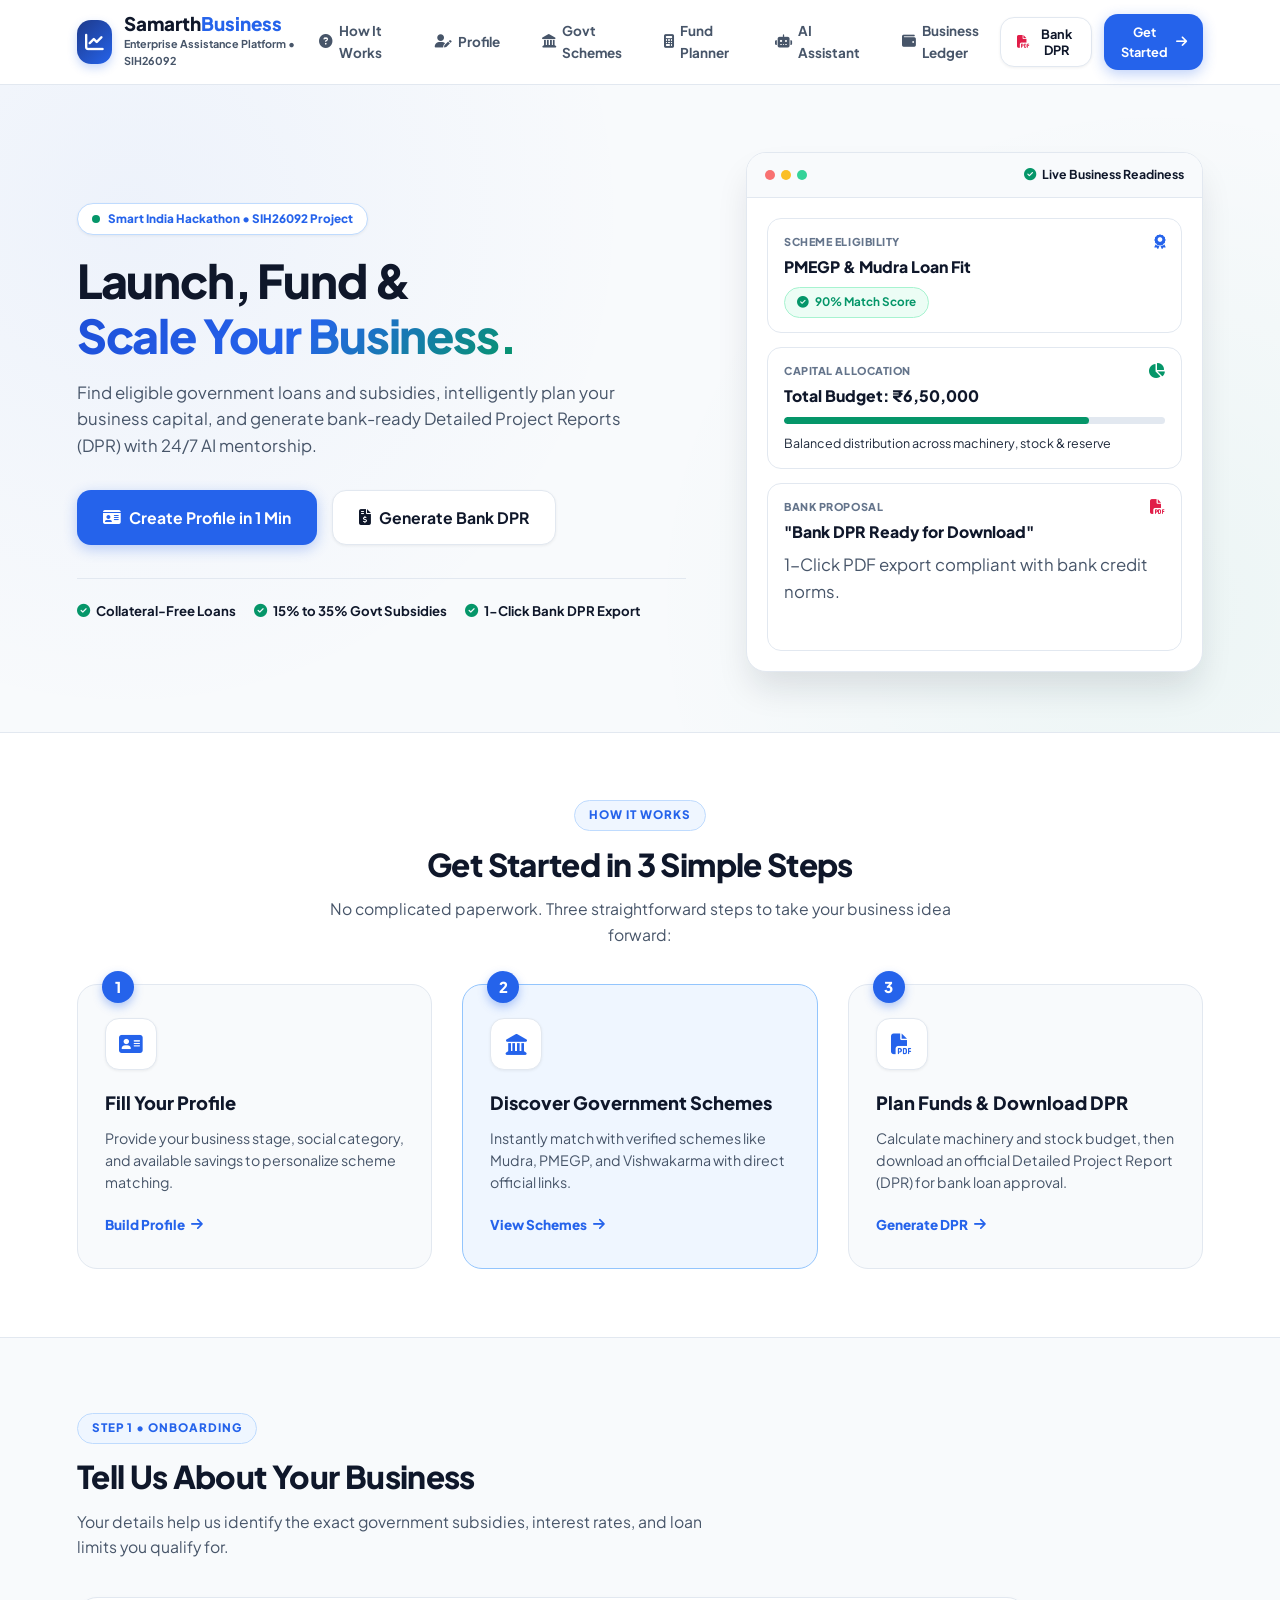
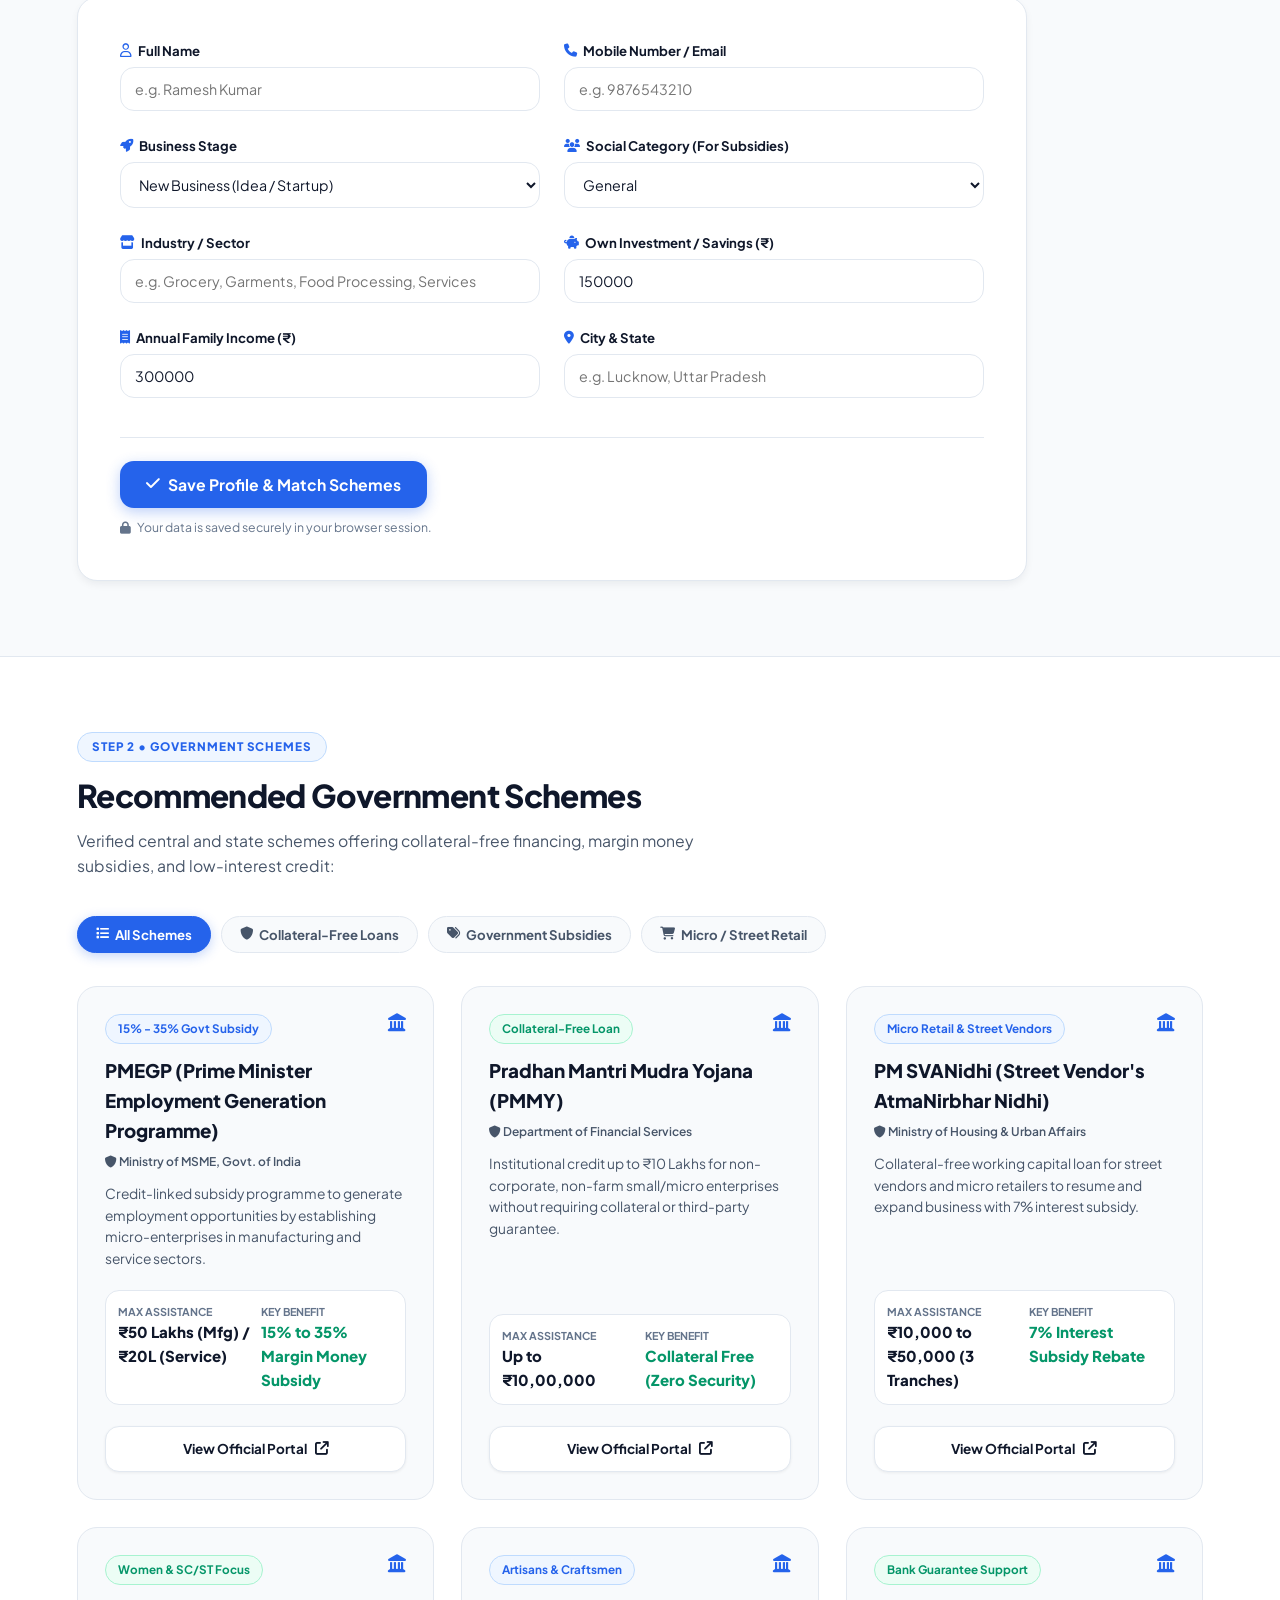
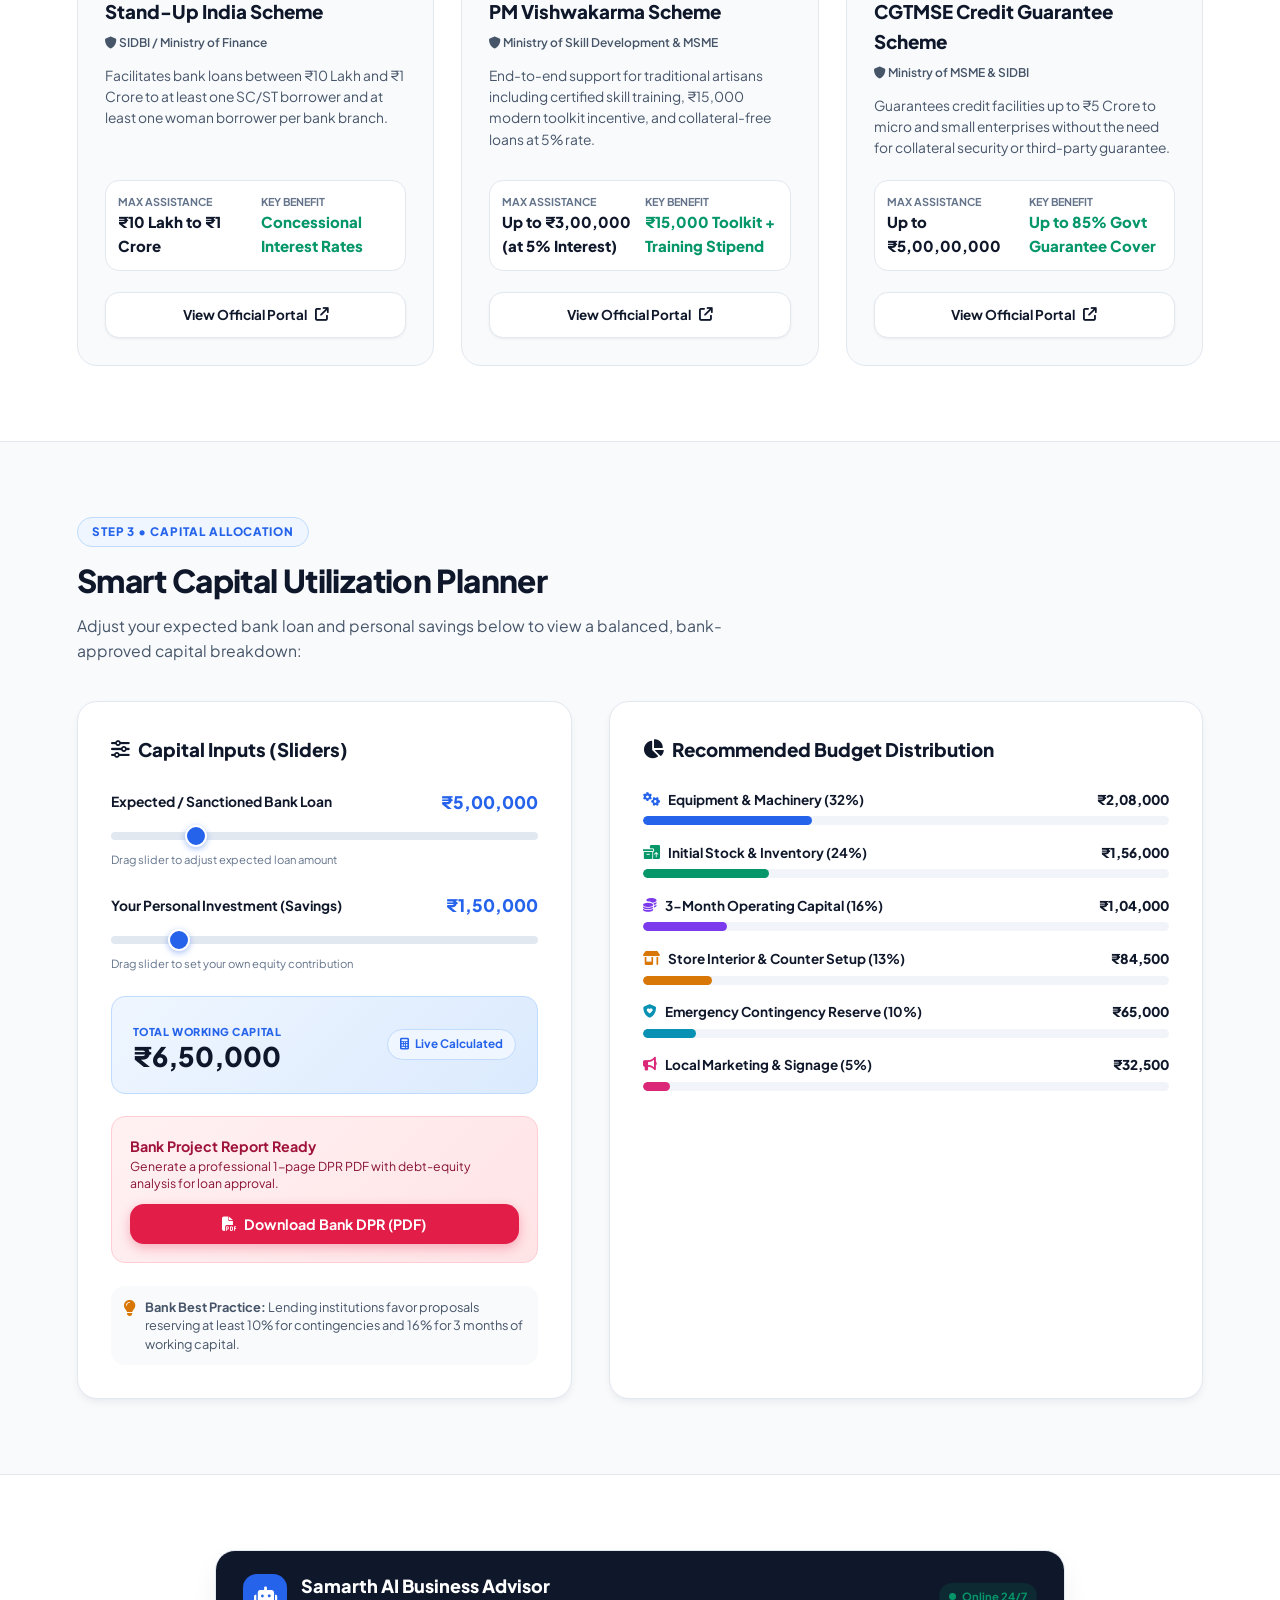
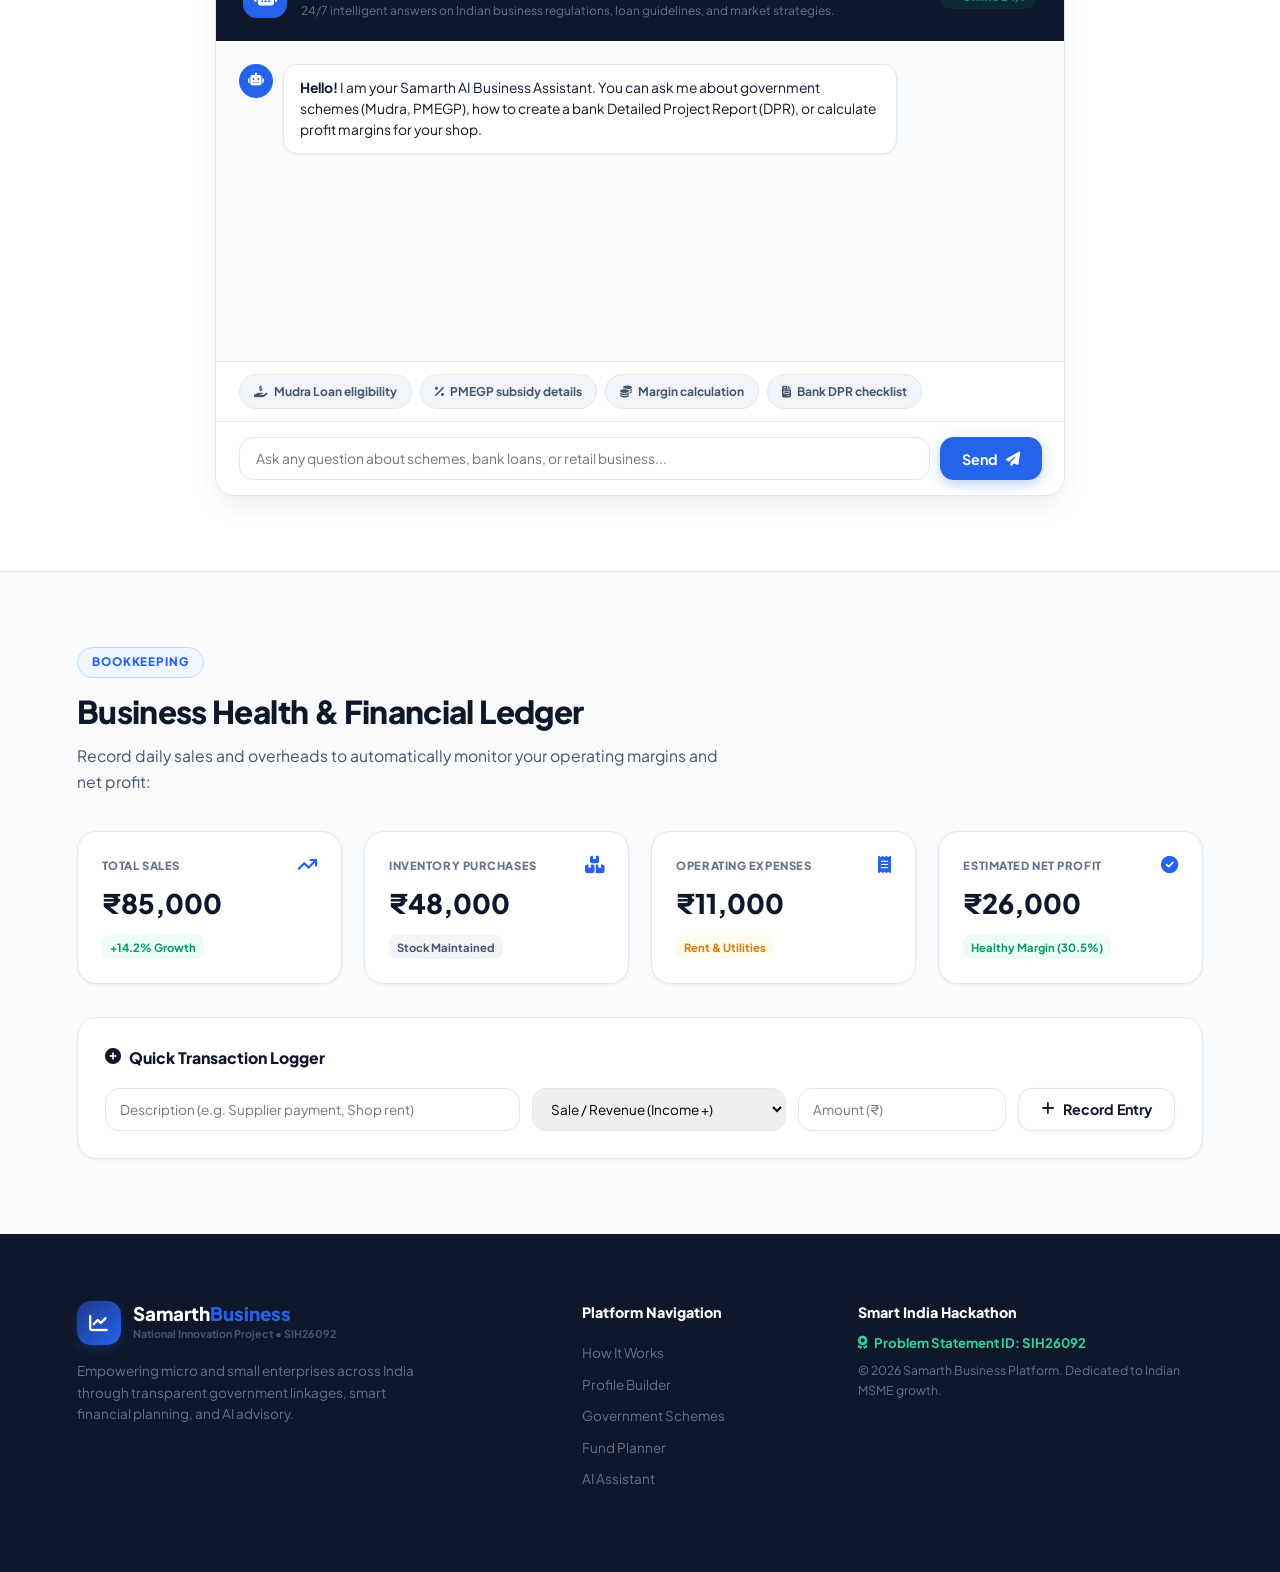
==== index.html @ af5c8b22 "feat: Samarth Business Platform v2.0 (SIH26092) with Bank DPR & AI Co-Pilot" ====
<!DOCTYPE html>
<html lang="en">
<head>
    <meta charset="UTF-8">
    <meta name="viewport" content="width=device-width, initial-scale=1.0">
    <title>Samarth Business | Smart Enterprise & Scheme Platform (SIH26092)</title>

    <!-- Google Fonts: Plus Jakarta Sans -->
    <link rel="preconnect" href="https://fonts.googleapis.com">
    <link rel="preconnect" href="https://fonts.gstatic.com" crossorigin>
    <link href="https://fonts.googleapis.com/css2?family=Plus+Jakarta+Sans:wght@400;500;600;700;800&display=swap" rel="stylesheet">

    <!-- Font Awesome Icons -->
    <link rel="stylesheet" href="https://cdnjs.cloudflare.com/ajax/libs/font-awesome/6.5.1/css/all.min.css">

    <link rel="stylesheet" href="style.css">
</head>

<body>

    <!-- Toast Notification Container -->
    <div id="toast-container" class="toast-container"></div>

    <!-- ================= NAVBAR ================= -->
    <header class="navbar">
        <div class="brand">
            <div class="brand-icon">
                <i class="fa-solid fa-chart-line"></i>
            </div>
            <div>
                <h2>Samarth<span>Business</span></h2>
                <span class="sub-brand">Enterprise Assistance Platform • SIH26092</span>
            </div>
        </div>

        <nav class="nav-links">
            <a href="#how-it-works"><i class="fa-solid fa-circle-question"></i> <span>How It Works</span></a>
            <a href="#profile"><i class="fa-solid fa-user-pen"></i> <span>Profile</span></a>
            <a href="#schemes"><i class="fa-solid fa-landmark"></i> <span>Govt Schemes</span></a>
            <a href="#fund-planner"><i class="fa-solid fa-calculator"></i> <span>Fund Planner</span></a>
            <a href="#assistant"><i class="fa-solid fa-robot"></i> <span>AI Assistant</span></a>
            <a href="#business"><i class="fa-solid fa-wallet"></i> <span>Business Ledger</span></a>
        </nav>

        <div class="nav-actions">
            <button id="header-dpr-btn" class="btn btn-sm btn-secondary">
                <i class="fa-solid fa-file-pdf" style="color: #e11d48;"></i> <span>Bank DPR</span>
            </button>
            <a href="#profile" class="btn btn-sm btn-primary">
                <span>Get Started</span> <i class="fa-solid fa-arrow-right"></i>
            </a>
        </div>
    </header>


    <!-- ================= HERO ================= -->
    <section class="hero" id="home">
        <div class="hero-content">
            <div class="hero-badge">
                <span class="pulse-dot"></span>
                <span>Smart India Hackathon • SIH26092 Project</span>
            </div>

            <h1>
                Launch, Fund &<br>
                <span class="gradient-text">Scale Your Business.</span>
            </h1>

            <p>
                Find eligible government loans and subsidies, intelligently plan your business capital, and generate bank-ready Detailed Project Reports (DPR) with 24/7 AI mentorship.
            </p>

            <div class="hero-buttons">
                <a href="#profile" class="btn btn-primary btn-lg">
                    <i class="fa-solid fa-id-card"></i> <span>Create Profile in 1 Min</span>
                </a>
                <a href="#fund-planner" class="btn btn-secondary btn-lg">
                    <i class="fa-solid fa-file-invoice-dollar"></i> <span>Generate Bank DPR</span>
                </a>
            </div>

            <div class="hero-highlights-strip">
                <div class="strip-item"><i class="fa-solid fa-check-circle"></i> Collateral-Free Loans</div>
                <div class="strip-item"><i class="fa-solid fa-check-circle"></i> 15% to 35% Govt Subsidies</div>
                <div class="strip-item"><i class="fa-solid fa-check-circle"></i> 1-Click Bank DPR Export</div>
            </div>
        </div>

        <div class="hero-dashboard-preview">
            <div class="preview-header">
                <div class="window-dots">
                    <span></span><span></span><span></span>
                </div>
                <span class="preview-title"><i class="fa-solid fa-circle-check" style="color: var(--emerald);"></i> Live Business Readiness</span>
            </div>

            <div class="preview-cards">
                <div class="p-card stat-blue">
                    <div class="p-card-header">
                        <span>SCHEME ELIGIBILITY</span>
                        <i class="fa-solid fa-award"></i>
                    </div>
                    <h4>PMEGP & Mudra Loan Fit</h4>
                    <div class="badge-pill pill-success"><i class="fa-solid fa-circle-check"></i> 90% Match Score</div>
                </div>

                <div class="p-card stat-emerald">
                    <div class="p-card-header">
                        <span>CAPITAL ALLOCATION</span>
                        <i class="fa-solid fa-chart-pie"></i>
                    </div>
                    <h4>Total Budget: ₹6,50,000</h4>
                    <div class="progress-bar-mini">
                        <div class="fill" style="width: 80%;"></div>
                    </div>
                    <small>Balanced distribution across machinery, stock & reserve</small>
                </div>

                <div class="p-card stat-purple">
                    <div class="p-card-header">
                        <span>BANK PROPOSAL</span>
                        <i class="fa-solid fa-file-pdf" style="color: var(--rose);"></i>
                    </div>
                    <h4>"Bank DPR Ready for Download"</h4>
                    <p class="p-subtext">1-Click PDF export compliant with bank credit norms.</p>
                </div>
            </div>
        </div>
    </section>


    <!-- ================= 3 EASY STEPS GUIDE ================= -->
    <section class="how-it-works-section" id="how-it-works">
        <div class="section-heading text-center">
            <span class="section-tag">HOW IT WORKS</span>
            <h2>Get Started in 3 Simple Steps</h2>
            <p>No complicated paperwork. Three straightforward steps to take your business idea forward:</p>
        </div>

        <div class="steps-grid">
            <div class="step-card">
                <div class="step-number">1</div>
                <div class="step-icon"><i class="fa-solid fa-address-card"></i></div>
                <h3>Fill Your Profile</h3>
                <p>Provide your business stage, social category, and available savings to personalize scheme matching.</p>
                <a href="#profile" class="step-link">Build Profile <i class="fa-solid fa-arrow-right"></i></a>
            </div>

            <div class="step-card highlight-step">
                <div class="step-number">2</div>
                <div class="step-icon"><i class="fa-solid fa-landmark"></i></div>
                <h3>Discover Government Schemes</h3>
                <p>Instantly match with verified schemes like Mudra, PMEGP, and Vishwakarma with direct official links.</p>
                <a href="#schemes" class="step-link">View Schemes <i class="fa-solid fa-arrow-right"></i></a>
            </div>

            <div class="step-card">
                <div class="step-number">3</div>
                <div class="step-icon"><i class="fa-solid fa-file-pdf"></i></div>
                <h3>Plan Funds & Download DPR</h3>
                <p>Calculate machinery and stock budget, then download an official Detailed Project Report (DPR) for bank loan approval.</p>
                <a href="#fund-planner" class="step-link">Generate DPR <i class="fa-solid fa-arrow-right"></i></a>
            </div>
        </div>
    </section>


    <!-- ================= PROFILE ================= -->
    <section class="profile-section" id="profile">
        <div class="section-heading">
            <span class="section-tag">STEP 1 • ONBOARDING</span>
            <h2>Tell Us About Your Business</h2>
            <p>Your details help us identify the exact government subsidies, interest rates, and loan limits you qualify for.</p>
        </div>

        <div class="profile-card-wrapper">
            <form id="profile-form" class="form-grid">
                <div class="form-group">
                    <label for="prof-name"><i class="fa-regular fa-user"></i> Full Name</label>
                    <input type="text" id="prof-name" placeholder="e.g. Ramesh Kumar" required>
                </div>

                <div class="form-group">
                    <label for="prof-contact"><i class="fa-solid fa-phone"></i> Mobile Number / Email</label>
                    <input type="text" id="prof-contact" placeholder="e.g. 9876543210" required>
                </div>

                <div class="form-group">
                    <label for="prof-stage"><i class="fa-solid fa-rocket"></i> Business Stage</label>
                    <select id="prof-stage">
                        <option value="New Business">New Business (Idea / Startup)</option>
                        <option value="Existing Business">Existing Business (Expansion)</option>
                    </select>
                </div>

                <div class="form-group">
                    <label for="prof-category"><i class="fa-solid fa-users"></i> Social Category (For Subsidies)</label>
                    <select id="prof-category">
                        <option value="General">General</option>
                        <option value="OBC">OBC (Other Backward Class)</option>
                        <option value="SC/ST">SC / ST (Special Benefits)</option>
                        <option value="Women Entrepreneur">Women Entrepreneur</option>
                        <option value="Minority">Minority Community</option>
                    </select>
                </div>

                <div class="form-group">
                    <label for="prof-interest"><i class="fa-solid fa-store"></i> Industry / Sector</label>
                    <input type="text" id="prof-interest" placeholder="e.g. Grocery, Garments, Food Processing, Services">
                </div>

                <div class="form-group">
                    <label for="prof-savings"><i class="fa-solid fa-piggy-bank"></i> Own Investment / Savings (₹)</label>
                    <input type="number" id="prof-savings" placeholder="e.g. 150000" value="150000">
                </div>

                <div class="form-group">
                    <label for="prof-income"><i class="fa-solid fa-receipt"></i> Annual Family Income (₹)</label>
                    <input type="number" id="prof-income" placeholder="e.g. 300000" value="300000">
                </div>

                <div class="form-group">
                    <label for="prof-location"><i class="fa-solid fa-location-dot"></i> City & State</label>
                    <input type="text" id="prof-location" placeholder="e.g. Lucknow, Uttar Pradesh">
                </div>

                <div class="form-actions-full">
                    <button type="submit" class="btn btn-primary btn-lg">
                        <i class="fa-solid fa-check"></i> Save Profile & Match Schemes
                    </button>
                    <span class="security-note"><i class="fa-solid fa-lock"></i> Your data is saved securely in your browser session.</span>
                </div>
            </form>
        </div>
    </section>


    <!-- ================= SCHEMES ================= -->
    <section class="schemes-section" id="schemes">
        <div class="section-heading">
            <span class="section-tag">STEP 2 • GOVERNMENT SCHEMES</span>
            <h2>Recommended Government Schemes</h2>
            <p>Verified central and state schemes offering collateral-free financing, margin money subsidies, and low-interest credit:</p>
        </div>

        <!-- Scheme Filters -->
        <div class="scheme-filters">
            <button class="filter-btn active" data-filter="all"><i class="fa-solid fa-list"></i> All Schemes</button>
            <button class="filter-btn" data-filter="loan"><i class="fa-solid fa-shield"></i> Collateral-Free Loans</button>
            <button class="filter-btn" data-filter="subsidy"><i class="fa-solid fa-tags"></i> Government Subsidies</button>
            <button class="filter-btn" data-filter="micro"><i class="fa-solid fa-cart-shopping"></i> Micro / Street Retail</button>
        </div>

        <div class="scheme-grid" id="scheme-list-container">
            <!-- Populated dynamically via script.js -->
        </div>
    </section>


    <!-- ================= FUND PLANNER ================= -->
    <section class="fund-section" id="fund-planner">
        <div class="section-heading">
            <span class="section-tag">STEP 3 • CAPITAL ALLOCATION</span>
            <h2>Smart Capital Utilization Planner</h2>
            <p>Adjust your expected bank loan and personal savings below to view a balanced, bank-approved capital breakdown:</p>
        </div>

        <div class="fund-dashboard">
            <!-- Left: Dynamic Inputs -->
            <div class="fund-inputs-card">
                <h3><i class="fa-solid fa-sliders"></i> Capital Inputs (Sliders)</h3>

                <div class="slider-control">
                    <div class="slider-header">
                        <label>Expected / Sanctioned Bank Loan</label>
                        <span id="display-loan-amount" class="stat-highlight">₹5,00,000</span>
                    </div>
                    <input type="range" id="loan-range" min="50000" max="2500000" step="25000" value="500000">
                    <small class="slider-hint">Drag slider to adjust expected loan amount</small>
                </div>

                <div class="slider-control">
                    <div class="slider-header">
                        <label>Your Personal Investment (Savings)</label>
                        <span id="display-savings-amount" class="stat-highlight">₹1,50,000</span>
                    </div>
                    <input type="range" id="savings-range" min="10000" max="1000000" step="10000" value="150000">
                    <small class="slider-hint">Drag slider to set your own equity contribution</small>
                </div>

                <div class="total-funds-display">
                    <div>
                        <span>TOTAL WORKING CAPITAL</span>
                        <h2 id="total-fund-value">₹6,50,000</h2>
                    </div>
                    <div class="badge-pill pill-indigo">
                        <i class="fa-solid fa-calculator"></i> Live Calculated
                    </div>
                </div>

                <!-- 1-Click Bank DPR CTA Button -->
                <div class="dpr-cta-box">
                    <div>
                        <strong>Bank Project Report Ready</strong>
                        <p>Generate a professional 1-page DPR PDF with debt-equity analysis for loan approval.</p>
                    </div>
                    <button id="open-dpr-modal-btn" class="btn btn-primary">
                        <i class="fa-solid fa-file-pdf"></i> Download Bank DPR (PDF)
                    </button>
                </div>

                <div class="fund-tips">
                    <i class="fa-solid fa-lightbulb"></i>
                    <p><strong>Bank Best Practice:</strong> Lending institutions favor proposals reserving at least 10% for contingencies and 16% for 3 months of working capital.</p>
                </div>
            </div>

            <!-- Right: Dynamic Visual Allocation -->
            <div class="fund-breakdown-card">
                <h3><i class="fa-solid fa-chart-pie"></i> Recommended Budget Distribution</h3>

                <div class="breakdown-list" id="allocation-items">
                    <!-- Dynamic rows inserted by script.js -->
                </div>
            </div>
        </div>
    </section>


    <!-- ================= AI ASSISTANT ================= -->
    <section class="assistant-section" id="assistant">
        <div class="assistant-wrapper">
            <div class="assistant-header">
                <div class="ai-avatar">
                    <i class="fa-solid fa-robot"></i>
                </div>
                <div>
                    <h2>Samarth AI Business Advisor</h2>
                    <p>24/7 intelligent answers on Indian business regulations, loan guidelines, and market strategies.</p>
                </div>
                <div class="ai-status">
                    <span class="online-indicator"></span> Online 24/7
                </div>
            </div>

            <!-- Chat Window -->
            <div class="chat-viewport" id="chat-messages">
                <div class="chat-bubble bot">
                    <div class="bubble-icon"><i class="fa-solid fa-robot"></i></div>
                    <div class="bubble-content">
                        <strong>Hello!</strong> I am your Samarth AI Business Assistant. You can ask me about government schemes (Mudra, PMEGP), how to create a bank Detailed Project Report (DPR), or calculate profit margins for your shop.
                    </div>
                </div>
            </div>

            <!-- Quick Suggestions -->
            <div class="suggestion-chips">
                <span class="chip" data-prompt="What are the eligibility criteria for Mudra Loan?"><i class="fa-solid fa-hand-holding-dollar"></i> Mudra Loan eligibility</span>
                <span class="chip" data-prompt="How much subsidy is provided under PMEGP scheme?"><i class="fa-solid fa-percent"></i> PMEGP subsidy details</span>
                <span class="chip" data-prompt="How to calculate retail profit margin?"><i class="fa-solid fa-coins"></i> Margin calculation</span>
                <span class="chip" data-prompt="What are the requirements for a bank DPR report?"><i class="fa-solid fa-file-invoice"></i> Bank DPR checklist</span>
            </div>

            <!-- Input Box -->
            <div class="chat-input-bar">
                <input type="text" id="ai-user-query" placeholder="Ask any question about schemes, bank loans, or retail business...">
                <button id="ai-submit-btn" class="btn btn-primary">
                    <span>Send</span> <i class="fa-solid fa-paper-plane"></i>
                </button>
            </div>
        </div>
    </section>


    <!-- ================= BUSINESS MANAGEMENT ================= -->
    <section class="business-section" id="business">
        <div class="section-heading">
            <span class="section-tag">BOOKKEEPING</span>
            <h2>Business Health & Financial Ledger</h2>
            <p>Record daily sales and overheads to automatically monitor your operating margins and net profit:</p>
        </div>

        <div class="business-dashboard-grid">
            <div class="kpi-card stat-sales">
                <div class="kpi-top">
                    <span>TOTAL SALES</span>
                    <i class="fa-solid fa-arrow-trend-up"></i>
                </div>
                <h3 id="stat-sales-val">₹85,000</h3>
                <span class="trend-badge positive">+14.2% Growth</span>
            </div>

            <div class="kpi-card stat-purchases">
                <div class="kpi-top">
                    <span>INVENTORY PURCHASES</span>
                    <i class="fa-solid fa-boxes-stacked"></i>
                </div>
                <h3 id="stat-purchases-val">₹48,000</h3>
                <span class="trend-badge neutral">Stock Maintained</span>
            </div>

            <div class="kpi-card stat-expenses">
                <div class="kpi-top">
                    <span>OPERATING EXPENSES</span>
                    <i class="fa-solid fa-receipt"></i>
                </div>
                <h3 id="stat-expenses-val">₹11,000</h3>
                <span class="trend-badge warning">Rent & Utilities</span>
            </div>

            <div class="kpi-card stat-profit">
                <div class="kpi-top">
                    <span>ESTIMATED NET PROFIT</span>
                    <i class="fa-solid fa-circle-check"></i>
                </div>
                <h3 id="stat-profit-val">₹26,000</h3>
                <span class="trend-badge positive font-bold">Healthy Margin (30.5%)</span>
            </div>
        </div>

        <!-- Quick Entry Form -->
        <div class="quick-entry-container">
            <h4><i class="fa-solid fa-plus-circle"></i> Quick Transaction Logger</h4>
            <div class="quick-form-row">
                <input type="text" id="txn-desc" placeholder="Description (e.g. Supplier payment, Shop rent)">
                <select id="txn-type">
                    <option value="sale">Sale / Revenue (Income +)</option>
                    <option value="purchase">Inventory Purchase (Stock -)</option>
                    <option value="expense">Operating Expense (Rent/Bills -)</option>
                </select>
                <input type="number" id="txn-amount" placeholder="Amount (₹)">
                <button id="add-txn-btn" class="btn btn-secondary">
                    <i class="fa-solid fa-plus"></i> Record Entry
                </button>
            </div>
        </div>
    </section>


    <!-- ================= FOOTER ================= -->
    <footer class="footer">
        <div class="footer-inner">
            <div class="footer-brand">
                <div class="brand">
                    <div class="brand-icon">
                        <i class="fa-solid fa-chart-line"></i>
                    </div>
                    <div>
                        <h2>Samarth<span>Business</span></h2>
                        <span class="sub-brand">National Innovation Project • SIH26092</span>
                    </div>
                </div>
                <p>Empowering micro and small enterprises across India through transparent government linkages, smart financial planning, and AI advisory.</p>
            </div>

            <div class="footer-links">
                <strong>Platform Navigation</strong>
                <a href="#how-it-works">How It Works</a>
                <a href="#profile">Profile Builder</a>
                <a href="#schemes">Government Schemes</a>
                <a href="#fund-planner">Fund Planner</a>
                <a href="#assistant">AI Assistant</a>
            </div>

            <div class="footer-official">
                <strong>Smart India Hackathon</strong>
                <p class="sih-tag"><i class="fa-solid fa-award"></i> Problem Statement ID: SIH26092</p>
                <p class="copyright">© 2026 Samarth Business Platform. Dedicated to Indian MSME growth.</p>
            </div>
        </div>
    </footer>


    <!-- ==========================================================================
         OFFICIAL BANK DPR (DETAILED PROJECT REPORT) MODAL & PRINT CONTAINER
         ========================================================================== -->
    <div id="dpr-modal-overlay" class="dpr-modal-overlay">
        <div class="dpr-modal-content">
            <!-- Modal Actions Bar (Hidden in Print) -->
            <div class="dpr-modal-bar no-print">
                <div class="dpr-modal-title">
                    <i class="fa-solid fa-file-pdf" style="color: var(--rose);"></i>
                    <span>Official Bank DPR Preview</span>
                </div>
                <div class="dpr-modal-buttons">
                    <button id="dpr-print-btn" class="btn btn-primary btn-sm">
                        <i class="fa-solid fa-print"></i> Print / Save as PDF
                    </button>
                    <button id="dpr-close-btn" class="btn btn-secondary btn-sm">
                        <i class="fa-solid fa-xmark"></i> Close
                    </button>
                </div>
            </div>

            <!-- Printable Official Bank Document -->
            <div class="dpr-printable-doc" id="dpr-printable-doc">
                <div class="dpr-doc-header">
                    <div class="dpr-emblem-box">
                        <i class="fa-solid fa-landmark"></i>
                        <span>MSME CREDIT REPORT</span>
                    </div>
                    <div class="dpr-header-center">
                        <h2>DETAILED PROJECT REPORT (DPR)</h2>
                        <h4>FOR MICRO & SMALL ENTERPRISE CREDIT FACILITY</h4>
                        <p>Prepared under the Samarth Business Platform (SIH26092 Initiative)</p>
                    </div>
                    <div class="dpr-header-meta">
                        <span id="dpr-ref-no">REF: SIH-DPR-2026-089</span>
                        <span id="dpr-date">Date: 01/10/2026</span>
                        <span class="badge-status">STATUS: SUBMISSION READY</span>
                    </div>
                </div>

                <div class="dpr-divider"></div>

                <!-- Section 1: Promoter Details -->
                <div class="dpr-section">
                    <h3 class="dpr-sec-title">1. PROMOTER & ENTERPRISE PROFILE</h3>
                    <table class="dpr-table">
                        <tr>
                            <td><strong>Applicant / Promoter Name:</strong></td>
                            <td id="dpr-promoter-name">Ramesh Kumar</td>
                            <td><strong>Business Stage:</strong></td>
                            <td id="dpr-promoter-stage">New Business (Startup)</td>
                        </tr>
                        <tr>
                            <td><strong>Contact Number:</strong></td>
                            <td id="dpr-promoter-contact">9876543210</td>
                            <td><strong>Social Category:</strong></td>
                            <td id="dpr-promoter-category">General / MSME</td>
                        </tr>
                        <tr>
                            <td><strong>Proposed Industry / Sector:</strong></td>
                            <td id="dpr-promoter-sector">Retail Grocery & Packaged Goods</td>
                            <td><strong>Enterprise Location:</strong></td>
                            <td id="dpr-promoter-location">Lucknow, Uttar Pradesh</td>
                        </tr>
                    </table>
                </div>

                <!-- Section 2: Capital Outlay & Means of Finance -->
                <div class="dpr-section">
                    <h3 class="dpr-sec-title">2. PROJECT CAPITAL OUTLAY & MEANS OF FINANCE</h3>
                    <table class="dpr-table">
                        <thead>
                            <tr>
                                <th>Source of Funds</th>
                                <th>Amount (₹)</th>
                                <th>Percentage Share</th>
                                <th>Bank Credit Status</th>
                            </tr>
                        </thead>
                        <tbody>
                            <tr>
                                <td><strong>Promoter's Equity / Own Savings</strong></td>
                                <td id="dpr-val-savings">₹1,50,000</td>
                                <td id="dpr-pct-savings">23.08%</td>
                                <td>Available in Bank / Verified</td>
                            </tr>
                            <tr>
                                <td><strong>Term / Working Capital Loan Required</strong></td>
                                <td id="dpr-val-loan">₹5,00,000</td>
                                <td id="dpr-pct-loan">76.92%</td>
                                <td>Applied for Institutional Credit</td>
                            </tr>
                            <tr class="table-total-row">
                                <td><strong>TOTAL PROJECT COST</strong></td>
                                <td id="dpr-val-total">₹6,50,000</td>
                                <td>100.00%</td>
                                <td><strong>Debt-Equity Ratio: <span id="dpr-der-ratio">3.33 : 1</span></strong></td>
                            </tr>
                        </tbody>
                    </table>
                </div>

                <!-- Section 3: Itemized Budget Breakdown -->
                <div class="dpr-section">
                    <h3 class="dpr-sec-title">3. ITEMIZED CAPITAL UTILIZATION SCHEDULE</h3>
                    <table class="dpr-table">
                        <thead>
                            <tr>
                                <th>Component / Expenditure Head</th>
                                <th>Purpose / Description</th>
                                <th>Share (%)</th>
                                <th>Allocated Amount (₹)</th>
                            </tr>
                        </thead>
                        <tbody id="dpr-allocation-tbody">
                            <!-- Populated dynamically via script.js -->
                        </tbody>
                    </table>
                </div>

                <!-- Section 4: Government Scheme Recommendation -->
                <div class="dpr-section">
                    <h3 class="dpr-sec-title">4. GOVERNMENT SCHEME LINKAGE & SUBSIDY ELIGIBILITY</h3>
                    <div class="dpr-scheme-box">
                        <div class="dpr-scheme-col">
                            <strong>Recommended Scheme:</strong>
                            <span id="dpr-scheme-name">Pradhan Mantri Mudra Yojana (PMMY) / PMEGP</span>
                        </div>
                        <div class="dpr-scheme-col">
                            <strong>Subsidy / Benefit Entitlement:</strong>
                            <span id="dpr-scheme-subsidy" style="color: #059669; font-weight: 700;">15% - 35% Margin Money Subsidy Available</span>
                        </div>
                        <div class="dpr-scheme-col">
                            <strong>Collateral Security:</strong>
                            <span>Exempt under CGTMSE / PMMY Credit Norms</span>
                        </div>
                    </div>
                </div>

                <!-- Section 5: Promoter Declaration & Bank Authority Signature -->
                <div class="dpr-section dpr-sign-section">
                    <div class="dpr-sign-box">
                        <p>I hereby certify that the information provided in this project proposal is true and accurate to the best of my knowledge.</p>
                        <div class="dpr-sign-line">
                            <strong>Signature of Applicant / Promoter</strong>
                        </div>
                    </div>

                    <div class="dpr-sign-box">
                        <p>Verified and recommended for credit appraisal under priority sector lending guidelines.</p>
                        <div class="dpr-sign-line">
                            <strong>Branch Manager / Credit Officer Stamp</strong>
                        </div>
                    </div>
                </div>

                <div class="dpr-footer-note">
                    <p>Report generated via Samarth Business Platform (SIH26092). Compliant with Reserve Bank of India MSME Credit Norms.</p>
                </div>
            </div>
        </div>
    </div>

    <script src="script.js"></script>
</body>
</html>
---- style.css ----
/* ==========================================================================
   SAMARTH BUSINESS (SIH26092) - MODERN STYLESHEET WITH BANK DPR SUPPORT
   ========================================================================== */

:root {
    --primary: #2563eb;
    --primary-hover: #1d4ed8;
    --primary-light: #eff6ff;
    --primary-glow: rgba(37, 99, 235, 0.15);

    --dark: #0f172a;
    --slate: #1e293b;
    --text-main: #1e293b;
    --text-muted: #475569;
    --text-light: #64748b;

    --bg-page: #f8fafc;
    --bg-card: #ffffff;
    --bg-card-subtle: #f1f5f9;

    --emerald: #059669;
    --emerald-light: #ecfdf5;
    --purple: #7c3aed;
    --purple-light: #f5f3ff;
    --amber: #d97706;
    --amber-light: #fffbeb;
    --rose: #e11d48;
    --rose-light: #fff1f2;

    --border: #e2e8f0;
    --border-hover: #cbd5e1;

    --radius-sm: 8px;
    --radius-md: 14px;
    --radius-lg: 20px;
    --radius-full: 9999px;

    --shadow-sm: 0 1px 3px 0 rgba(0, 0, 0, 0.06);
    --shadow-md: 0 4px 10px -2px rgba(15, 23, 42, 0.08);
    --shadow-lg: 0 12px 28px -4px rgba(15, 23, 42, 0.09);
    --shadow-xl: 0 20px 35px -5px rgba(15, 23, 42, 0.12);

    --font: 'Plus Jakarta Sans', system-ui, -apple-system, sans-serif;
    --transition: all 0.25s cubic-bezier(0.4, 0, 0.2, 1);
}

/* Base Reset */
* {
    margin: 0;
    padding: 0;
    box-sizing: border-box;
}

html {
    scroll-behavior: smooth;
    font-size: 15px;
}

body {
    font-family: var(--font);
    background-color: var(--bg-page);
    color: var(--text-main);
    line-height: 1.6;
    overflow-x: hidden;
    -webkit-font-smoothing: antialiased;
}

a {
    text-decoration: none;
    color: inherit;
    transition: var(--transition);
}

button, input, select {
    font-family: inherit;
}

/* Typography & Titles */
.gradient-text {
    background: linear-gradient(135deg, #1d4ed8 0%, #2563eb 50%, #059669 100%);
    -webkit-background-clip: text;
    -webkit-text-fill-color: transparent;
}

.section-heading {
    margin-bottom: 2.5rem;
}

.section-heading.text-center {
    text-align: center;
}

.section-heading h2 {
    font-size: 2.1rem;
    font-weight: 800;
    color: var(--dark);
    letter-spacing: -0.02em;
    margin-top: 0.5rem;
    margin-bottom: 0.5rem;
}

.section-heading p {
    font-size: 1.05rem;
    color: var(--text-muted);
    max-width: 650px;
}

.section-heading.text-center p {
    margin-left: auto;
    margin-right: auto;
}

.section-tag {
    display: inline-block;
    font-size: 0.78rem;
    font-weight: 800;
    text-transform: uppercase;
    letter-spacing: 0.08em;
    color: var(--primary);
    background: var(--primary-light);
    padding: 5px 14px;
    border-radius: var(--radius-full);
    border: 1px solid #bfdbfe;
}

/* Buttons */
.btn {
    display: inline-flex;
    align-items: center;
    justify-content: center;
    gap: 8px;
    font-weight: 700;
    font-size: 0.95rem;
    padding: 11px 22px;
    border-radius: var(--radius-md);
    cursor: pointer;
    border: none;
    transition: var(--transition);
    text-align: center;
}

.btn-sm {
    padding: 8px 16px;
    font-size: 0.85rem;
}

.btn-lg {
    padding: 14px 26px;
    font-size: 1.05rem;
}

.btn-primary {
    background: var(--primary);
    color: #ffffff;
    box-shadow: 0 4px 14px rgba(37, 99, 235, 0.3);
}

.btn-primary:hover {
    background: var(--primary-hover);
    transform: translateY(-2px);
    box-shadow: 0 6px 20px rgba(37, 99, 235, 0.4);
}

.btn-secondary {
    background: #ffffff;
    color: var(--dark);
    border: 1.5px solid var(--border);
    box-shadow: var(--shadow-sm);
}

.btn-secondary:hover {
    background: var(--bg-card-subtle);
    border-color: var(--border-hover);
    transform: translateY(-2px);
}

/* Badges */
.badge-pill {
    display: inline-flex;
    align-items: center;
    gap: 6px;
    padding: 5px 12px;
    font-size: 0.78rem;
    font-weight: 700;
    border-radius: var(--radius-full);
}

.pill-success {
    background: var(--emerald-light);
    color: var(--emerald);
    border: 1px solid #a7f3d0;
}

.pill-indigo {
    background: var(--primary-light);
    color: var(--primary);
    border: 1px solid #bfdbfe;
}

/* Navbar */
.navbar {
    position: sticky;
    top: 0;
    z-index: 1000;
    display: flex;
    align-items: center;
    justify-content: space-between;
    padding: 0.9rem 6%;
    background: rgba(255, 255, 255, 0.95);
    backdrop-filter: blur(12px);
    -webkit-backdrop-filter: blur(12px);
    border-bottom: 1px solid var(--border);
}

.brand {
    display: flex;
    align-items: center;
    gap: 12px;
}

.brand-icon {
    width: 44px;
    height: 44px;
    border-radius: var(--radius-md);
    background: linear-gradient(135deg, #1e3a8a 0%, #2563eb 100%);
    color: #ffffff;
    display: flex;
    align-items: center;
    justify-content: center;
    font-size: 1.25rem;
    box-shadow: 0 4px 10px rgba(37, 99, 235, 0.25);
}

.brand h2 {
    font-size: 1.25rem;
    font-weight: 800;
    color: var(--dark);
    line-height: 1.1;
}

.brand h2 span {
    color: var(--primary);
}

.sub-brand {
    font-size: 0.72rem;
    color: var(--text-muted);
    font-weight: 700;
    display: block;
}

.nav-links {
    display: flex;
    align-items: center;
    gap: 1.2rem;
}

.nav-links a {
    font-size: 0.9rem;
    font-weight: 700;
    color: var(--text-muted);
    display: flex;
    align-items: center;
    gap: 6px;
    padding: 6px 12px;
    border-radius: var(--radius-sm);
}

.nav-links a:hover {
    color: var(--primary);
    background: var(--primary-light);
}

.nav-actions {
    display: flex;
    align-items: center;
    gap: 12px;
}

/* Hero Section */
.hero {
    display: grid;
    grid-template-columns: 1.2fr 0.9fr;
    gap: 4rem;
    align-items: center;
    padding: 4.5rem 6% 4rem;
    background: radial-gradient(circle at 10% 20%, rgba(37, 99, 235, 0.05) 0%, transparent 40%),
                radial-gradient(circle at 90% 80%, rgba(5, 150, 105, 0.05) 0%, transparent 40%);
}

.hero-badge {
    display: inline-flex;
    align-items: center;
    gap: 8px;
    background: #ffffff;
    border: 1px solid #bfdbfe;
    padding: 6px 14px;
    border-radius: var(--radius-full);
    font-size: 0.78rem;
    font-weight: 800;
    color: var(--primary);
    margin-bottom: 1.2rem;
    box-shadow: var(--shadow-sm);
}

.pulse-dot {
    width: 8px;
    height: 8px;
    background: var(--emerald);
    border-radius: 50%;
    box-shadow: 0 0 0 0 rgba(5, 150, 105, 0.7);
    animation: pulse 1.8s infinite;
}

@keyframes pulse {
    0% { box-shadow: 0 0 0 0 rgba(5, 150, 105, 0.7); }
    70% { box-shadow: 0 0 0 8px rgba(5, 150, 105, 0); }
    100% { box-shadow: 0 0 0 0 rgba(5, 150, 105, 0); }
}

.hero h1 {
    font-size: 3.1rem;
    font-weight: 800;
    line-height: 1.18;
    letter-spacing: -0.025em;
    color: var(--dark);
    margin-bottom: 1.1rem;
}

.hero p {
    font-size: 1.12rem;
    color: var(--text-muted);
    max-width: 560px;
    margin-bottom: 2rem;
    line-height: 1.6;
}

.hero-buttons {
    display: flex;
    gap: 1rem;
    margin-bottom: 2.2rem;
    flex-wrap: wrap;
}

.hero-highlights-strip {
    display: flex;
    gap: 1.2rem;
    flex-wrap: wrap;
    padding-top: 1.4rem;
    border-top: 1px solid var(--border);
}

.strip-item {
    font-size: 0.88rem;
    font-weight: 700;
    color: var(--dark);
    display: flex;
    align-items: center;
    gap: 6px;
}

.strip-item i {
    color: var(--emerald);
}

/* Hero Dashboard Preview */
.hero-dashboard-preview {
    background: #ffffff;
    border: 1px solid var(--border);
    border-radius: var(--radius-lg);
    box-shadow: var(--shadow-xl);
    overflow: hidden;
}

.preview-header {
    background: #f8fafc;
    padding: 12px 18px;
    display: flex;
    align-items: center;
    justify-content: space-between;
    border-bottom: 1px solid var(--border);
}

.window-dots {
    display: flex;
    gap: 6px;
}

.window-dots span {
    width: 10px;
    height: 10px;
    border-radius: 50%;
    background: #cbd5e1;
}

.window-dots span:nth-child(1) { background: #f87171; }
.window-dots span:nth-child(2) { background: #fbbf24; }
.window-dots span:nth-child(3) { background: #34d399; }

.preview-title {
    font-size: 0.82rem;
    font-weight: 700;
    color: var(--dark);
    display: flex;
    align-items: center;
    gap: 6px;
}

.preview-cards {
    padding: 20px;
    display: flex;
    flex-direction: column;
    gap: 14px;
}

.p-card {
    padding: 14px 16px;
    border-radius: var(--radius-md);
    border: 1px solid var(--border);
    background: #ffffff;
    transition: var(--transition);
}

.p-card:hover {
    transform: translateY(-2px);
    box-shadow: var(--shadow-sm);
}

.p-card-header {
    display: flex;
    justify-content: space-between;
    align-items: center;
    margin-bottom: 4px;
}

.p-card-header span {
    font-size: 0.72rem;
    font-weight: 800;
    letter-spacing: 0.05em;
    color: var(--text-light);
}

.p-card h4 {
    font-size: 1.05rem;
    font-weight: 800;
    color: var(--dark);
    margin-bottom: 8px;
}

.p-subtext {
    font-size: 0.82rem;
    color: var(--text-muted);
}

.stat-blue .p-card-header i { color: var(--primary); }
.stat-emerald .p-card-header i { color: var(--emerald); }
.stat-purple .p-card-header i { color: var(--purple); }

.progress-bar-mini {
    width: 100%;
    height: 7px;
    background: #e2e8f0;
    border-radius: var(--radius-full);
    margin-bottom: 6px;
    overflow: hidden;
}

.progress-bar-mini .fill {
    height: 100%;
    background: var(--emerald);
    border-radius: var(--radius-full);
}

/* How It Works Section */
.how-it-works-section {
    padding: 4.5rem 6%;
    background: #ffffff;
    border-top: 1px solid var(--border);
    border-bottom: 1px solid var(--border);
}

.steps-grid {
    display: grid;
    grid-template-columns: repeat(3, 1fr);
    gap: 2rem;
}

.step-card {
    background: var(--bg-page);
    border: 1px solid var(--border);
    border-radius: var(--radius-lg);
    padding: 2.2rem 1.8rem;
    position: relative;
    display: flex;
    flex-direction: column;
    transition: var(--transition);
}

.step-card:hover {
    transform: translateY(-5px);
    box-shadow: var(--shadow-lg);
    background: #ffffff;
    border-color: #cbd5e1;
}

.step-card.highlight-step {
    border-color: #93c5fd;
    background: #eff6ff;
}

.step-number {
    position: absolute;
    top: -14px;
    left: 24px;
    width: 32px;
    height: 32px;
    border-radius: 50%;
    background: var(--primary);
    color: #ffffff;
    font-weight: 800;
    display: flex;
    align-items: center;
    justify-content: center;
    box-shadow: 0 4px 10px rgba(37, 99, 235, 0.35);
}

.step-icon {
    width: 52px;
    height: 52px;
    border-radius: var(--radius-md);
    background: #ffffff;
    color: var(--primary);
    display: flex;
    align-items: center;
    justify-content: center;
    font-size: 1.4rem;
    margin-bottom: 1.2rem;
    box-shadow: var(--shadow-sm);
    border: 1px solid var(--border);
}

.step-card h3 {
    font-size: 1.22rem;
    font-weight: 800;
    color: var(--dark);
    margin-bottom: 0.6rem;
}

.step-card p {
    font-size: 0.95rem;
    color: var(--text-muted);
    line-height: 1.55;
    margin-bottom: 1.4rem;
    flex-grow: 1;
}

.step-link {
    font-size: 0.9rem;
    font-weight: 800;
    color: var(--primary);
    display: inline-flex;
    align-items: center;
    gap: 6px;
}

.step-link:hover {
    gap: 10px;
}

/* Profile Section */
.profile-section {
    padding: 5rem 6%;
}

.profile-card-wrapper {
    background: #ffffff;
    border: 1px solid var(--border);
    border-radius: var(--radius-lg);
    padding: 2.8rem;
    box-shadow: var(--shadow-md);
    max-width: 950px;
}

.form-grid {
    display: grid;
    grid-template-columns: 1fr 1fr;
    gap: 1.6rem;
}

.form-group {
    display: flex;
    flex-direction: column;
    gap: 6px;
}

.form-group label {
    font-size: 0.88rem;
    font-weight: 700;
    color: var(--dark);
    display: flex;
    align-items: center;
    gap: 6px;
}

.form-group label i {
    color: var(--primary);
}

.form-group input,
.form-group select {
    padding: 12px 14px;
    border: 1.5px solid var(--border);
    border-radius: var(--radius-md);
    font-size: 0.95rem;
    color: var(--dark);
    background: #ffffff;
    transition: var(--transition);
}

.form-group input:focus,
.form-group select:focus {
    outline: none;
    border-color: var(--primary);
    box-shadow: 0 0 0 3px var(--primary-glow);
}

.form-actions-full {
    grid-column: 1 / -1;
    display: flex;
    flex-direction: column;
    align-items: flex-start;
    gap: 10px;
    margin-top: 1rem;
    padding-top: 1.5rem;
    border-top: 1px solid var(--border);
}

.security-note {
    font-size: 0.82rem;
    color: var(--text-light);
    display: flex;
    align-items: center;
    gap: 6px;
}

/* Schemes Section */
.schemes-section {
    padding: 5rem 6%;
    background: #ffffff;
    border-top: 1px solid var(--border);
    border-bottom: 1px solid var(--border);
}

.scheme-filters {
    display: flex;
    gap: 10px;
    flex-wrap: wrap;
    margin-bottom: 2.2rem;
}

.filter-btn {
    padding: 9px 18px;
    border-radius: var(--radius-full);
    border: 1.5px solid var(--border);
    background: var(--bg-page);
    color: var(--text-muted);
    font-weight: 700;
    font-size: 0.88rem;
    cursor: pointer;
    display: flex;
    align-items: center;
    gap: 6px;
    transition: var(--transition);
}

.filter-btn:hover,
.filter-btn.active {
    background: var(--primary);
    color: #ffffff;
    border-color: var(--primary);
    box-shadow: 0 3px 12px rgba(37, 99, 235, 0.28);
}

.scheme-grid {
    display: grid;
    grid-template-columns: repeat(auto-fit, minmax(320px, 1fr));
    gap: 1.8rem;
}

.scheme-card {
    background: var(--bg-page);
    border: 1.5px solid var(--border);
    border-radius: var(--radius-lg);
    padding: 1.8rem;
    display: flex;
    flex-direction: column;
    transition: var(--transition);
}

.scheme-card:hover {
    background: #ffffff;
    border-color: #93c5fd;
    transform: translateY(-4px);
    box-shadow: var(--shadow-lg);
}

.scheme-card-top {
    display: flex;
    justify-content: space-between;
    align-items: flex-start;
    margin-bottom: 12px;
}

.scheme-card h3 {
    font-size: 1.25rem;
    font-weight: 800;
    color: var(--dark);
    margin-bottom: 6px;
}

.scheme-ministry {
    font-size: 0.8rem;
    color: var(--text-muted);
    font-weight: 600;
    margin-bottom: 12px;
}

.scheme-card p {
    font-size: 0.92rem;
    color: var(--text-muted);
    line-height: 1.55;
    margin-bottom: 1.4rem;
    flex-grow: 1;
}

.scheme-metrics {
    display: grid;
    grid-template-columns: 1fr 1fr;
    gap: 10px;
    background: #ffffff;
    padding: 12px;
    border-radius: var(--radius-md);
    border: 1px solid var(--border);
    margin-bottom: 1.4rem;
}

.scheme-metric-item span {
    font-size: 0.72rem;
    color: var(--text-light);
    font-weight: 700;
    text-transform: uppercase;
    display: block;
}

.scheme-metric-item strong {
    font-size: 1rem;
    color: var(--dark);
    font-weight: 800;
}

.scheme-btn {
    width: 100%;
    padding: 11px;
    border-radius: var(--radius-md);
    font-size: 0.9rem;
    font-weight: 700;
    cursor: pointer;
    display: flex;
    align-items: center;
    justify-content: center;
    gap: 8px;
    transition: var(--transition);
}

/* Fund Planner Section */
.fund-section {
    padding: 5rem 6%;
}

.fund-dashboard {
    display: grid;
    grid-template-columns: 1fr 1.2fr;
    gap: 2.5rem;
}

.fund-inputs-card,
.fund-breakdown-card {
    background: #ffffff;
    border: 1px solid var(--border);
    border-radius: var(--radius-lg);
    padding: 2.2rem;
    box-shadow: var(--shadow-md);
}

.fund-inputs-card h3,
.fund-breakdown-card h3 {
    font-size: 1.25rem;
    font-weight: 800;
    color: var(--dark);
    margin-bottom: 1.6rem;
    display: flex;
    align-items: center;
    gap: 8px;
}

.slider-control {
    margin-bottom: 1.6rem;
}

.slider-header {
    display: flex;
    justify-content: space-between;
    align-items: center;
    margin-bottom: 6px;
}

.slider-header label {
    font-size: 0.92rem;
    font-weight: 700;
    color: var(--dark);
}

.stat-highlight {
    font-size: 1.15rem;
    font-weight: 800;
    color: var(--primary);
}

.slider-hint {
    font-size: 0.75rem;
    color: var(--text-light);
    display: block;
    margin-top: 4px;
}

input[type="range"] {
    width: 100%;
    height: 8px;
    border-radius: 5px;
    background: #e2e8f0;
    outline: none;
    -webkit-appearance: none;
    appearance: none;
}

input[type="range"]::-webkit-slider-thumb {
    -webkit-appearance: none;
    width: 22px;
    height: 22px;
    border-radius: 50%;
    background: var(--primary);
    cursor: pointer;
    box-shadow: 0 2px 6px rgba(37, 99, 235, 0.4);
    border: 2px solid #ffffff;
}

.total-funds-display {
    background: linear-gradient(135deg, #eff6ff 0%, #dbeafe 100%);
    border: 1px solid #bfdbfe;
    padding: 1.4rem;
    border-radius: var(--radius-md);
    display: flex;
    justify-content: space-between;
    align-items: center;
    margin-bottom: 1.5rem;
}

.total-funds-display span {
    font-size: 0.72rem;
    font-weight: 800;
    color: var(--primary);
    letter-spacing: 0.05em;
}

.total-funds-display h2 {
    font-size: 1.8rem;
    font-weight: 800;
    color: var(--dark);
    line-height: 1.1;
}

/* DPR Call to Action Box inside Planner */
.dpr-cta-box {
    background: linear-gradient(135deg, #fff1f2 0%, #ffe4e6 100%);
    border: 1.5px solid #fecdd3;
    padding: 1.2rem;
    border-radius: var(--radius-md);
    margin-bottom: 1.5rem;
    display: flex;
    flex-direction: column;
    gap: 12px;
}

.dpr-cta-box strong {
    font-size: 0.95rem;
    color: #9f1239;
    display: block;
}

.dpr-cta-box p {
    font-size: 0.82rem;
    color: #881337;
    line-height: 1.4;
}

.dpr-cta-box .btn {
    background: #e11d48;
    color: #ffffff;
    box-shadow: 0 4px 12px rgba(225, 29, 72, 0.3);
}

.dpr-cta-box .btn:hover {
    background: #be123c;
}

.fund-tips {
    display: flex;
    gap: 10px;
    font-size: 0.85rem;
    color: var(--text-muted);
    background: var(--bg-page);
    padding: 12px;
    border-radius: var(--radius-md);
    line-height: 1.45;
}

.fund-tips i {
    color: var(--amber);
    font-size: 1.1rem;
    margin-top: 2px;
}

/* Allocation Bars */
.breakdown-list {
    display: flex;
    flex-direction: column;
    gap: 1.1rem;
}

.alloc-item {
    display: flex;
    flex-direction: column;
    gap: 6px;
}

.alloc-info {
    display: flex;
    justify-content: space-between;
    align-items: center;
    font-size: 0.9rem;
}

.alloc-title {
    font-weight: 700;
    color: var(--dark);
    display: flex;
    align-items: center;
    gap: 8px;
}

.alloc-amount {
    font-weight: 800;
    color: var(--dark);
}

.alloc-bar-track {
    width: 100%;
    height: 9px;
    background: #f1f5f9;
    border-radius: var(--radius-full);
    overflow: hidden;
}

.alloc-bar-fill {
    height: 100%;
    border-radius: var(--radius-full);
    transition: width 0.35s ease;
}

/* AI Assistant Section */
.assistant-section {
    padding: 5rem 6%;
    background: #ffffff;
    border-top: 1px solid var(--border);
    border-bottom: 1px solid var(--border);
}

.assistant-wrapper {
    max-width: 850px;
    margin: 0 auto;
    background: #ffffff;
    border: 1px solid var(--border);
    border-radius: var(--radius-lg);
    box-shadow: var(--shadow-lg);
    overflow: hidden;
}

.assistant-header {
    background: var(--dark);
    color: #ffffff;
    padding: 1.4rem 1.8rem;
    display: flex;
    align-items: center;
    gap: 14px;
}

.ai-avatar {
    width: 44px;
    height: 44px;
    border-radius: var(--radius-md);
    background: var(--primary);
    display: flex;
    align-items: center;
    justify-content: center;
    font-size: 1.25rem;
    color: #ffffff;
}

.assistant-header h2 {
    font-size: 1.2rem;
    font-weight: 800;
}

.assistant-header p {
    font-size: 0.8rem;
    color: var(--text-light);
}

.ai-status {
    margin-left: auto;
    font-size: 0.75rem;
    font-weight: 700;
    color: var(--emerald);
    display: flex;
    align-items: center;
    gap: 6px;
    background: rgba(5, 150, 105, 0.15);
    padding: 4px 10px;
    border-radius: var(--radius-full);
}

.online-indicator {
    width: 7px;
    height: 7px;
    border-radius: 50%;
    background: var(--emerald);
}

.chat-viewport {
    height: 320px;
    overflow-y: auto;
    padding: 1.5rem;
    background: var(--bg-page);
    display: flex;
    flex-direction: column;
    gap: 1rem;
}

.chat-bubble {
    display: flex;
    gap: 10px;
    max-width: 82%;
}

.chat-bubble.bot {
    align-self: flex-start;
}

.chat-bubble.user {
    align-self: flex-end;
    flex-direction: row-reverse;
}

.bubble-icon {
    width: 34px;
    height: 34px;
    border-radius: 50%;
    background: var(--primary);
    color: #ffffff;
    display: flex;
    align-items: center;
    justify-content: center;
    font-size: 0.85rem;
    flex-shrink: 0;
}

.chat-bubble.user .bubble-icon {
    background: var(--slate);
}

.bubble-content {
    background: #ffffff;
    border: 1px solid var(--border);
    padding: 12px 16px;
    border-radius: var(--radius-md);
    font-size: 0.92rem;
    line-height: 1.55;
    color: var(--dark);
    box-shadow: var(--shadow-sm);
}

.chat-bubble.user .bubble-content {
    background: var(--primary);
    color: #ffffff;
    border: none;
}

.suggestion-chips {
    padding: 12px 1.5rem;
    background: #ffffff;
    border-top: 1px solid var(--border);
    display: flex;
    gap: 8px;
    overflow-x: auto;
    white-space: nowrap;
}

.chip {
    padding: 7px 14px;
    background: var(--bg-card-subtle);
    border: 1px solid var(--border);
    border-radius: var(--radius-full);
    font-size: 0.8rem;
    font-weight: 700;
    color: var(--text-muted);
    cursor: pointer;
    transition: var(--transition);
    display: inline-flex;
    align-items: center;
    gap: 6px;
}

.chip:hover {
    background: var(--primary-light);
    color: var(--primary);
    border-color: #93c5fd;
}

.chat-input-bar {
    padding: 1rem 1.5rem;
    background: #ffffff;
    border-top: 1px solid var(--border);
    display: flex;
    gap: 10px;
}

.chat-input-bar input {
    flex-grow: 1;
    padding: 12px 16px;
    border: 1.5px solid var(--border);
    border-radius: var(--radius-md);
    font-size: 0.92rem;
    outline: none;
    transition: var(--transition);
}

.chat-input-bar input:focus {
    border-color: var(--primary);
    box-shadow: 0 0 0 3px var(--primary-glow);
}

/* Business Management */
.business-section {
    padding: 5rem 6%;
}

.business-dashboard-grid {
    display: grid;
    grid-template-columns: repeat(auto-fit, minmax(220px, 1fr));
    gap: 1.5rem;
    margin-bottom: 2.2rem;
}

.kpi-card {
    background: #ffffff;
    border: 1px solid var(--border);
    border-radius: var(--radius-lg);
    padding: 1.6rem;
    box-shadow: var(--shadow-sm);
    transition: var(--transition);
}

.kpi-card:hover {
    transform: translateY(-3px);
    box-shadow: var(--shadow-md);
}

.kpi-top {
    display: flex;
    justify-content: space-between;
    align-items: center;
    margin-bottom: 8px;
}

.kpi-top span {
    font-size: 0.75rem;
    font-weight: 800;
    color: var(--text-light);
    letter-spacing: 0.05em;
}

.kpi-top i {
    font-size: 1.15rem;
    color: var(--primary);
}

.kpi-card h3 {
    font-size: 1.8rem;
    font-weight: 800;
    color: var(--dark);
    margin-bottom: 8px;
}

.trend-badge {
    display: inline-block;
    font-size: 0.75rem;
    font-weight: 700;
    padding: 3px 8px;
    border-radius: var(--radius-sm);
}

.trend-badge.positive { background: var(--emerald-light); color: var(--emerald); }
.trend-badge.neutral { background: var(--bg-card-subtle); color: var(--text-muted); }
.trend-badge.warning { background: var(--amber-light); color: var(--amber); }

.quick-entry-container {
    background: #ffffff;
    border: 1px solid var(--border);
    border-radius: var(--radius-lg);
    padding: 1.8rem;
    box-shadow: var(--shadow-sm);
}

.quick-entry-container h4 {
    font-size: 1.05rem;
    font-weight: 800;
    color: var(--dark);
    margin-bottom: 1.2rem;
    display: flex;
    align-items: center;
    gap: 8px;
}

.quick-form-row {
    display: grid;
    grid-template-columns: 2fr 1.2fr 1fr auto;
    gap: 12px;
}

.quick-form-row input,
.quick-form-row select {
    padding: 11px 14px;
    border: 1.5px solid var(--border);
    border-radius: var(--radius-md);
    font-size: 0.9rem;
    outline: none;
    transition: var(--transition);
}

.quick-form-row input:focus,
.quick-form-row select:focus {
    border-color: var(--primary);
    box-shadow: 0 0 0 3px var(--primary-glow);
}

/* Footer */
.footer {
    background: var(--dark);
    color: #ffffff;
    padding: 4.5rem 6% 2.5rem;
}

.footer-inner {
    display: grid;
    grid-template-columns: 2fr 1fr 1.5fr;
    gap: 3rem;
    padding-bottom: 3rem;
}

.footer-brand p {
    font-size: 0.9rem;
    color: var(--text-light);
    margin-top: 1rem;
    max-width: 360px;
    line-height: 1.6;
}

.footer-brand .brand h2 { color: #ffffff; }

.footer-links {
    display: flex;
    flex-direction: column;
    gap: 10px;
}

.footer-links strong,
.footer-official strong {
    font-size: 0.95rem;
    font-weight: 800;
    margin-bottom: 8px;
    display: block;
    color: #ffffff;
}

.footer-links a {
    font-size: 0.9rem;
    color: var(--text-light);
}

.footer-links a:hover {
    color: #ffffff;
    padding-left: 4px;
}

.sih-tag {
    font-size: 0.88rem;
    color: #34d399;
    font-weight: 700;
    display: flex;
    align-items: center;
    gap: 6px;
    margin-bottom: 8px;
}

.copyright {
    font-size: 0.82rem;
    color: var(--text-light);
}

/* Toast */
.toast-container {
    position: fixed;
    bottom: 24px;
    right: 24px;
    z-index: 9999;
    display: flex;
    flex-direction: column;
    gap: 10px;
}

.toast {
    display: flex;
    align-items: center;
    gap: 10px;
    background: var(--dark);
    color: #ffffff;
    padding: 12px 18px;
    border-radius: var(--radius-md);
    box-shadow: var(--shadow-xl);
    font-size: 0.92rem;
    font-weight: 700;
    border-left: 4px solid var(--emerald);
    animation: slideIn 0.3s ease forwards;
}

@keyframes slideIn {
    from { transform: translateX(100%); opacity: 0; }
    to { transform: translateX(0); opacity: 1; }
}

/* ==========================================================================
   OFFICIAL BANK DPR MODAL STYLES
   ========================================================================== */
.dpr-modal-overlay {
    position: fixed;
    top: 0;
    left: 0;
    width: 100%;
    height: 100%;
    background: rgba(15, 23, 42, 0.75);
    backdrop-filter: blur(8px);
    z-index: 99999;
    display: none;
    align-items: center;
    justify-content: center;
    padding: 20px;
    overflow-y: auto;
}

.dpr-modal-content {
    background: #ffffff;
    border-radius: var(--radius-lg);
    max-width: 900px;
    width: 100%;
    max-height: 92vh;
    overflow-y: auto;
    box-shadow: 0 25px 50px -12px rgba(0, 0, 0, 0.25);
    display: flex;
    flex-direction: column;
}

.dpr-modal-bar {
    background: #f8fafc;
    padding: 14px 24px;
    border-bottom: 1.5px solid var(--border);
    display: flex;
    align-items: center;
    justify-content: space-between;
    position: sticky;
    top: 0;
    z-index: 10;
}

.dpr-modal-title {
    display: flex;
    align-items: center;
    gap: 10px;
    font-weight: 800;
    font-size: 1.05rem;
    color: var(--dark);
}

.dpr-modal-buttons {
    display: flex;
    align-items: center;
    gap: 10px;
}

/* Official Printable Document */
.dpr-printable-doc {
    padding: 2.8rem 3rem;
    color: #0f172a;
    background: #ffffff;
    font-size: 14px;
    line-height: 1.5;
}

.dpr-doc-header {
    display: flex;
    align-items: center;
    justify-content: space-between;
    gap: 20px;
    margin-bottom: 1.2rem;
}

.dpr-emblem-box {
    display: flex;
    flex-direction: column;
    align-items: center;
    justify-content: center;
    width: 90px;
    height: 80px;
    border: 2px solid #0f172a;
    border-radius: 6px;
    font-size: 0.65rem;
    font-weight: 800;
    text-align: center;
    padding: 4px;
}

.dpr-emblem-box i {
    font-size: 1.8rem;
    margin-bottom: 4px;
    color: #1e3a8a;
}

.dpr-header-center {
    text-align: center;
    flex-grow: 1;
}

.dpr-header-center h2 {
    font-size: 1.45rem;
    font-weight: 900;
    letter-spacing: 0.02em;
    color: #0f172a;
}

.dpr-header-center h4 {
    font-size: 0.85rem;
    font-weight: 800;
    color: #334155;
    margin-top: 3px;
}

.dpr-header-center p {
    font-size: 0.75rem;
    color: #64748b;
    margin-top: 4px;
}

.dpr-header-meta {
    display: flex;
    flex-direction: column;
    align-items: flex-end;
    font-size: 0.75rem;
    font-weight: 700;
    color: #475569;
    gap: 3px;
}

.badge-status {
    background: #ecfdf5;
    color: #059669;
    border: 1px solid #a7f3d0;
    padding: 2px 6px;
    border-radius: 4px;
    font-size: 0.68rem;
}

.dpr-divider {
    height: 3px;
    background: #0f172a;
    margin-bottom: 1.5rem;
}

.dpr-section {
    margin-bottom: 1.8rem;
}

.dpr-sec-title {
    font-size: 0.92rem;
    font-weight: 800;
    color: #0f172a;
    background: #f1f5f9;
    padding: 6px 12px;
    border-left: 4px solid #2563eb;
    margin-bottom: 10px;
    text-transform: uppercase;
    letter-spacing: 0.03em;
}

.dpr-table {
    width: 100%;
    border-collapse: collapse;
    font-size: 0.88rem;
}

.dpr-table th,
.dpr-table td {
    border: 1px solid #cbd5e1;
    padding: 8px 12px;
    text-align: left;
}

.dpr-table th {
    background: #f8fafc;
    font-weight: 800;
    color: #1e293b;
    font-size: 0.82rem;
    text-transform: uppercase;
}

.table-total-row {
    background: #f8fafc;
    font-weight: 800;
}

.dpr-scheme-box {
    display: grid;
    grid-template-columns: repeat(3, 1fr);
    gap: 15px;
    border: 1px solid #cbd5e1;
    padding: 12px 16px;
    border-radius: 6px;
    background: #f8fafc;
}

.dpr-scheme-col {
    display: flex;
    flex-direction: column;
    gap: 4px;
    font-size: 0.85rem;
}

.dpr-scheme-col strong {
    font-size: 0.78rem;
    color: #64748b;
    text-transform: uppercase;
}

.dpr-sign-section {
    display: grid;
    grid-template-columns: 1fr 1fr;
    gap: 30px;
    margin-top: 2.5rem;
}

.dpr-sign-box {
    border: 1px dashed #94a3b8;
    padding: 16px;
    border-radius: 6px;
    display: flex;
    flex-direction: column;
    justify-content: space-between;
    height: 120px;
}

.dpr-sign-box p {
    font-size: 0.75rem;
    color: #64748b;
    font-style: italic;
}

.dpr-sign-line {
    border-top: 1.5px solid #0f172a;
    padding-top: 6px;
    font-size: 0.82rem;
    text-align: center;
}

.dpr-footer-note {
    text-align: center;
    font-size: 0.72rem;
    color: #94a3b8;
    margin-top: 1.5rem;
    border-top: 1px solid #e2e8f0;
    padding-top: 10px;
}

/* ==========================================================================
   PRINT MEDIA QUERY: CLEAN A4 BANK FORMAT
   ========================================================================== */
@media print {
    body * {
        visibility: hidden;
    }

    #dpr-modal-overlay,
    #dpr-modal-overlay * {
        visibility: visible;
    }

    #dpr-modal-overlay {
        position: absolute;
        left: 0;
        top: 0;
        width: 100%;
        height: auto;
        background: #ffffff !important;
        padding: 0 !important;
        display: block !important;
    }

    .dpr-modal-content {
        max-width: 100% !important;
        box-shadow: none !important;
        border: none !important;
        border-radius: 0 !important;
    }

    .no-print {
        display: none !important;
    }

    .dpr-printable-doc {
        padding: 0 !important;
        font-size: 12px !important;
    }

    .dpr-table th,
    .dpr-table td {
        padding: 6px 10px !important;
        font-size: 11px !important;
    }
}

/* Responsive */
@media (max-width: 1024px) {
    .hero {
        grid-template-columns: 1fr;
        gap: 3rem;
        padding-top: 3.5rem;
    }

    .steps-grid {
        grid-template-columns: 1fr;
        gap: 1.5rem;
    }

    .fund-dashboard {
        grid-template-columns: 1fr;
    }

    .footer-inner {
        grid-template-columns: 1fr;
        gap: 2rem;
    }
}

@media (max-width: 768px) {
    .nav-links {
        display: none;
    }

    .form-grid {
        grid-template-columns: 1fr;
    }

    .quick-form-row {
        grid-template-columns: 1fr;
    }

    .hero h1 {
        font-size: 2.3rem;
    }
}
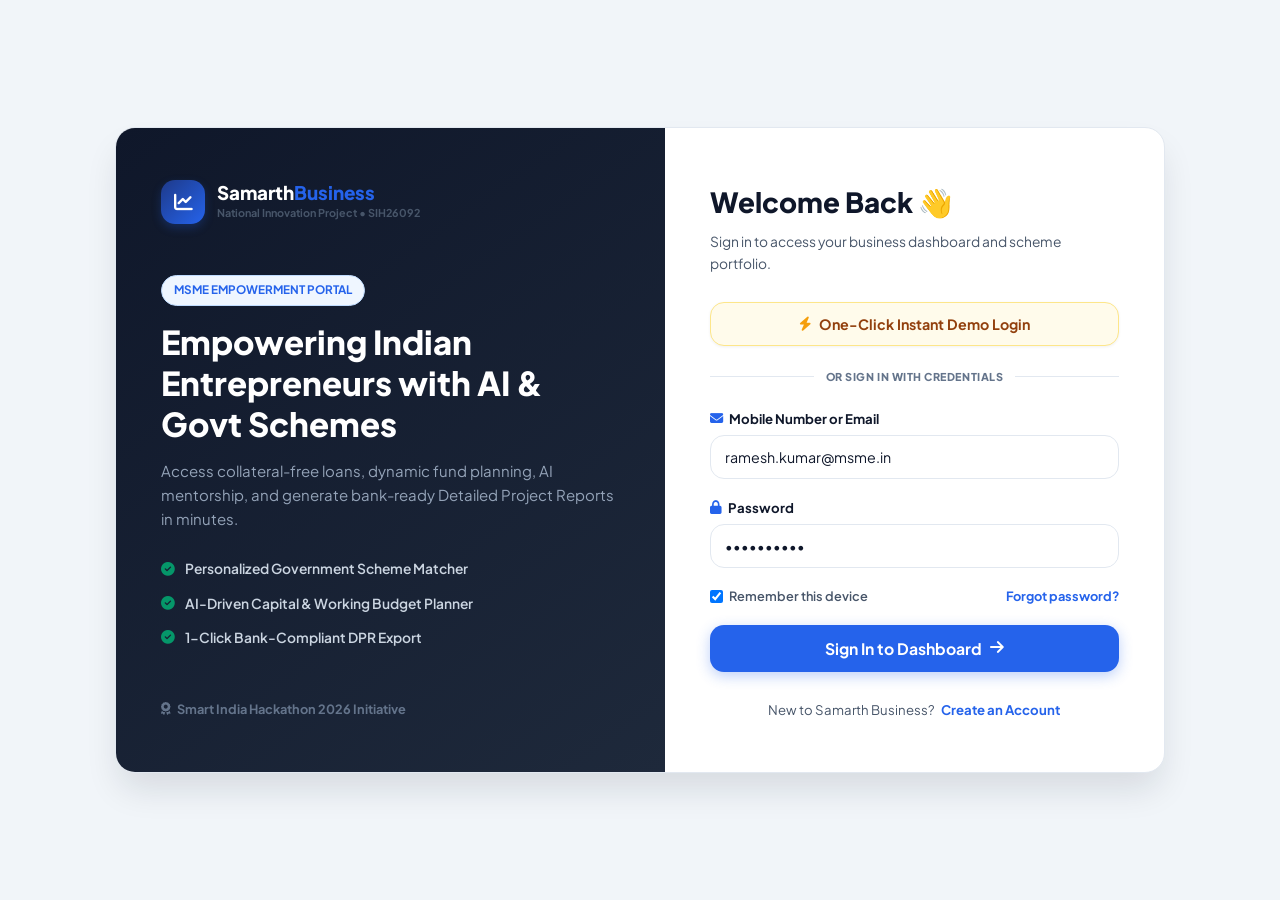
==== commit b52a78ce: "feat: multi-page flow (login, dashboard, scheme-detail), AI dynamic budgeting & simplified Bank DPR" ====
--- a/index.html
+++ b/index.html
@@ -3,637 +3,29 @@
 <head>
     <meta charset="UTF-8">
     <meta name="viewport" content="width=device-width, initial-scale=1.0">
-    <title>Samarth Business | Smart Enterprise & Scheme Platform (SIH26092)</title>
-
-    <!-- Google Fonts: Plus Jakarta Sans -->
-    <link rel="preconnect" href="https://fonts.googleapis.com">
-    <link rel="preconnect" href="https://fonts.gstatic.com" crossorigin>
-    <link href="https://fonts.googleapis.com/css2?family=Plus+Jakarta+Sans:wght@400;500;600;700;800&display=swap" rel="stylesheet">
-
-    <!-- Font Awesome Icons -->
-    <link rel="stylesheet" href="https://cdnjs.cloudflare.com/ajax/libs/font-awesome/6.5.1/css/all.min.css">
-
+    <title>Samarth Business | Loading...</title>
     <link rel="stylesheet" href="style.css">
+    <script>
+        // Smart Session Router
+        const session = localStorage.getItem("samarth_user_session");
+        if (session) {
+            window.location.replace("dashboard.html");
+        } else {
+            window.location.replace("login.html");
+        }
+    </script>
 </head>
-
-<body>
-
-    <!-- Toast Notification Container -->
-    <div id="toast-container" class="toast-container"></div>
-
-    <!-- ================= NAVBAR ================= -->
-    <header class="navbar">
-        <div class="brand">
-            <div class="brand-icon">
-                <i class="fa-solid fa-chart-line"></i>
-            </div>
-            <div>
-                <h2>Samarth<span>Business</span></h2>
-                <span class="sub-brand">Enterprise Assistance Platform • SIH26092</span>
-            </div>
-        </div>
-
-        <nav class="nav-links">
-            <a href="#how-it-works"><i class="fa-solid fa-circle-question"></i> <span>How It Works</span></a>
-            <a href="#profile"><i class="fa-solid fa-user-pen"></i> <span>Profile</span></a>
-            <a href="#schemes"><i class="fa-solid fa-landmark"></i> <span>Govt Schemes</span></a>
-            <a href="#fund-planner"><i class="fa-solid fa-calculator"></i> <span>Fund Planner</span></a>
-            <a href="#assistant"><i class="fa-solid fa-robot"></i> <span>AI Assistant</span></a>
-            <a href="#business"><i class="fa-solid fa-wallet"></i> <span>Business Ledger</span></a>
-        </nav>
-
-        <div class="nav-actions">
-            <button id="header-dpr-btn" class="btn btn-sm btn-secondary">
-                <i class="fa-solid fa-file-pdf" style="color: #e11d48;"></i> <span>Bank DPR</span>
-            </button>
-            <a href="#profile" class="btn btn-sm btn-primary">
-                <span>Get Started</span> <i class="fa-solid fa-arrow-right"></i>
-            </a>
-        </div>
-    </header>
-
-
-    <!-- ================= HERO ================= -->
-    <section class="hero" id="home">
-        <div class="hero-content">
-            <div class="hero-badge">
-                <span class="pulse-dot"></span>
-                <span>Smart India Hackathon • SIH26092 Project</span>
-            </div>
-
-            <h1>
-                Launch, Fund &<br>
-                <span class="gradient-text">Scale Your Business.</span>
-            </h1>
-
-            <p>
-                Find eligible government loans and subsidies, intelligently plan your business capital, and generate bank-ready Detailed Project Reports (DPR) with 24/7 AI mentorship.
-            </p>
-
-            <div class="hero-buttons">
-                <a href="#profile" class="btn btn-primary btn-lg">
-                    <i class="fa-solid fa-id-card"></i> <span>Create Profile in 1 Min</span>
-                </a>
-                <a href="#fund-planner" class="btn btn-secondary btn-lg">
-                    <i class="fa-solid fa-file-invoice-dollar"></i> <span>Generate Bank DPR</span>
-                </a>
-            </div>
-
-            <div class="hero-highlights-strip">
-                <div class="strip-item"><i class="fa-solid fa-check-circle"></i> Collateral-Free Loans</div>
-                <div class="strip-item"><i class="fa-solid fa-check-circle"></i> 15% to 35% Govt Subsidies</div>
-                <div class="strip-item"><i class="fa-solid fa-check-circle"></i> 1-Click Bank DPR Export</div>
-            </div>
-        </div>
-
-        <div class="hero-dashboard-preview">
-            <div class="preview-header">
-                <div class="window-dots">
-                    <span></span><span></span><span></span>
-                </div>
-                <span class="preview-title"><i class="fa-solid fa-circle-check" style="color: var(--emerald);"></i> Live Business Readiness</span>
-            </div>
-
-            <div class="preview-cards">
-                <div class="p-card stat-blue">
-                    <div class="p-card-header">
-                        <span>SCHEME ELIGIBILITY</span>
-                        <i class="fa-solid fa-award"></i>
-                    </div>
-                    <h4>PMEGP & Mudra Loan Fit</h4>
-                    <div class="badge-pill pill-success"><i class="fa-solid fa-circle-check"></i> 90% Match Score</div>
-                </div>
-
-                <div class="p-card stat-emerald">
-                    <div class="p-card-header">
-                        <span>CAPITAL ALLOCATION</span>
-                        <i class="fa-solid fa-chart-pie"></i>
-                    </div>
-                    <h4>Total Budget: ₹6,50,000</h4>
-                    <div class="progress-bar-mini">
-                        <div class="fill" style="width: 80%;"></div>
-                    </div>
-                    <small>Balanced distribution across machinery, stock & reserve</small>
-                </div>
-
-                <div class="p-card stat-purple">
-                    <div class="p-card-header">
-                        <span>BANK PROPOSAL</span>
-                        <i class="fa-solid fa-file-pdf" style="color: var(--rose);"></i>
-                    </div>
-                    <h4>"Bank DPR Ready for Download"</h4>
-                    <p class="p-subtext">1-Click PDF export compliant with bank credit norms.</p>
-                </div>
-            </div>
-        </div>
-    </section>
-
-
-    <!-- ================= 3 EASY STEPS GUIDE ================= -->
-    <section class="how-it-works-section" id="how-it-works">
-        <div class="section-heading text-center">
-            <span class="section-tag">HOW IT WORKS</span>
-            <h2>Get Started in 3 Simple Steps</h2>
-            <p>No complicated paperwork. Three straightforward steps to take your business idea forward:</p>
-        </div>
-
-        <div class="steps-grid">
-            <div class="step-card">
-                <div class="step-number">1</div>
-                <div class="step-icon"><i class="fa-solid fa-address-card"></i></div>
-                <h3>Fill Your Profile</h3>
-                <p>Provide your business stage, social category, and available savings to personalize scheme matching.</p>
-                <a href="#profile" class="step-link">Build Profile <i class="fa-solid fa-arrow-right"></i></a>
-            </div>
-
-            <div class="step-card highlight-step">
-                <div class="step-number">2</div>
-                <div class="step-icon"><i class="fa-solid fa-landmark"></i></div>
-                <h3>Discover Government Schemes</h3>
-                <p>Instantly match with verified schemes like Mudra, PMEGP, and Vishwakarma with direct official links.</p>
-                <a href="#schemes" class="step-link">View Schemes <i class="fa-solid fa-arrow-right"></i></a>
-            </div>
-
-            <div class="step-card">
-                <div class="step-number">3</div>
-                <div class="step-icon"><i class="fa-solid fa-file-pdf"></i></div>
-                <h3>Plan Funds & Download DPR</h3>
-                <p>Calculate machinery and stock budget, then download an official Detailed Project Report (DPR) for bank loan approval.</p>
-                <a href="#fund-planner" class="step-link">Generate DPR <i class="fa-solid fa-arrow-right"></i></a>
-            </div>
-        </div>
-    </section>
-
-
-    <!-- ================= PROFILE ================= -->
-    <section class="profile-section" id="profile">
-        <div class="section-heading">
-            <span class="section-tag">STEP 1 • ONBOARDING</span>
-            <h2>Tell Us About Your Business</h2>
-            <p>Your details help us identify the exact government subsidies, interest rates, and loan limits you qualify for.</p>
-        </div>
-
-        <div class="profile-card-wrapper">
-            <form id="profile-form" class="form-grid">
-                <div class="form-group">
-                    <label for="prof-name"><i class="fa-regular fa-user"></i> Full Name</label>
-                    <input type="text" id="prof-name" placeholder="e.g. Ramesh Kumar" required>
-                </div>
-
-                <div class="form-group">
-                    <label for="prof-contact"><i class="fa-solid fa-phone"></i> Mobile Number / Email</label>
-                    <input type="text" id="prof-contact" placeholder="e.g. 9876543210" required>
-                </div>
-
-                <div class="form-group">
-                    <label for="prof-stage"><i class="fa-solid fa-rocket"></i> Business Stage</label>
-                    <select id="prof-stage">
-                        <option value="New Business">New Business (Idea / Startup)</option>
-                        <option value="Existing Business">Existing Business (Expansion)</option>
-                    </select>
-                </div>
-
-                <div class="form-group">
-                    <label for="prof-category"><i class="fa-solid fa-users"></i> Social Category (For Subsidies)</label>
-                    <select id="prof-category">
-                        <option value="General">General</option>
-                        <option value="OBC">OBC (Other Backward Class)</option>
-                        <option value="SC/ST">SC / ST (Special Benefits)</option>
-                        <option value="Women Entrepreneur">Women Entrepreneur</option>
-                        <option value="Minority">Minority Community</option>
-                    </select>
-                </div>
-
-                <div class="form-group">
-                    <label for="prof-interest"><i class="fa-solid fa-store"></i> Industry / Sector</label>
-                    <input type="text" id="prof-interest" placeholder="e.g. Grocery, Garments, Food Processing, Services">
-                </div>
-
-                <div class="form-group">
-                    <label for="prof-savings"><i class="fa-solid fa-piggy-bank"></i> Own Investment / Savings (₹)</label>
-                    <input type="number" id="prof-savings" placeholder="e.g. 150000" value="150000">
-                </div>
-
-                <div class="form-group">
-                    <label for="prof-income"><i class="fa-solid fa-receipt"></i> Annual Family Income (₹)</label>
-                    <input type="number" id="prof-income" placeholder="e.g. 300000" value="300000">
-                </div>
-
-                <div class="form-group">
-                    <label for="prof-location"><i class="fa-solid fa-location-dot"></i> City & State</label>
-                    <input type="text" id="prof-location" placeholder="e.g. Lucknow, Uttar Pradesh">
-                </div>
-
-                <div class="form-actions-full">
-                    <button type="submit" class="btn btn-primary btn-lg">
-                        <i class="fa-solid fa-check"></i> Save Profile & Match Schemes
-                    </button>
-                    <span class="security-note"><i class="fa-solid fa-lock"></i> Your data is saved securely in your browser session.</span>
-                </div>
-            </form>
-        </div>
-    </section>
-
-
-    <!-- ================= SCHEMES ================= -->
-    <section class="schemes-section" id="schemes">
-        <div class="section-heading">
-            <span class="section-tag">STEP 2 • GOVERNMENT SCHEMES</span>
-            <h2>Recommended Government Schemes</h2>
-            <p>Verified central and state schemes offering collateral-free financing, margin money subsidies, and low-interest credit:</p>
-        </div>
-
-        <!-- Scheme Filters -->
-        <div class="scheme-filters">
-            <button class="filter-btn active" data-filter="all"><i class="fa-solid fa-list"></i> All Schemes</button>
-            <button class="filter-btn" data-filter="loan"><i class="fa-solid fa-shield"></i> Collateral-Free Loans</button>
-            <button class="filter-btn" data-filter="subsidy"><i class="fa-solid fa-tags"></i> Government Subsidies</button>
-            <button class="filter-btn" data-filter="micro"><i class="fa-solid fa-cart-shopping"></i> Micro / Street Retail</button>
-        </div>
-
-        <div class="scheme-grid" id="scheme-list-container">
-            <!-- Populated dynamically via script.js -->
-        </div>
-    </section>
-
-
-    <!-- ================= FUND PLANNER ================= -->
-    <section class="fund-section" id="fund-planner">
-        <div class="section-heading">
-            <span class="section-tag">STEP 3 • CAPITAL ALLOCATION</span>
-            <h2>Smart Capital Utilization Planner</h2>
-            <p>Adjust your expected bank loan and personal savings below to view a balanced, bank-approved capital breakdown:</p>
-        </div>
-
-        <div class="fund-dashboard">
-            <!-- Left: Dynamic Inputs -->
-            <div class="fund-inputs-card">
-                <h3><i class="fa-solid fa-sliders"></i> Capital Inputs (Sliders)</h3>
-
-                <div class="slider-control">
-                    <div class="slider-header">
-                        <label>Expected / Sanctioned Bank Loan</label>
-                        <span id="display-loan-amount" class="stat-highlight">₹5,00,000</span>
-                    </div>
-                    <input type="range" id="loan-range" min="50000" max="2500000" step="25000" value="500000">
-                    <small class="slider-hint">Drag slider to adjust expected loan amount</small>
-                </div>
-
-                <div class="slider-control">
-                    <div class="slider-header">
-                        <label>Your Personal Investment (Savings)</label>
-                        <span id="display-savings-amount" class="stat-highlight">₹1,50,000</span>
-                    </div>
-                    <input type="range" id="savings-range" min="10000" max="1000000" step="10000" value="150000">
-                    <small class="slider-hint">Drag slider to set your own equity contribution</small>
-                </div>
-
-                <div class="total-funds-display">
-                    <div>
-                        <span>TOTAL WORKING CAPITAL</span>
-                        <h2 id="total-fund-value">₹6,50,000</h2>
-                    </div>
-                    <div class="badge-pill pill-indigo">
-                        <i class="fa-solid fa-calculator"></i> Live Calculated
-                    </div>
-                </div>
-
-                <!-- 1-Click Bank DPR CTA Button -->
-                <div class="dpr-cta-box">
-                    <div>
-                        <strong>Bank Project Report Ready</strong>
-                        <p>Generate a professional 1-page DPR PDF with debt-equity analysis for loan approval.</p>
-                    </div>
-                    <button id="open-dpr-modal-btn" class="btn btn-primary">
-                        <i class="fa-solid fa-file-pdf"></i> Download Bank DPR (PDF)
-                    </button>
-                </div>
-
-                <div class="fund-tips">
-                    <i class="fa-solid fa-lightbulb"></i>
-                    <p><strong>Bank Best Practice:</strong> Lending institutions favor proposals reserving at least 10% for contingencies and 16% for 3 months of working capital.</p>
-                </div>
-            </div>
-
-            <!-- Right: Dynamic Visual Allocation -->
-            <div class="fund-breakdown-card">
-                <h3><i class="fa-solid fa-chart-pie"></i> Recommended Budget Distribution</h3>
-
-                <div class="breakdown-list" id="allocation-items">
-                    <!-- Dynamic rows inserted by script.js -->
-                </div>
-            </div>
-        </div>
-    </section>
-
-
-    <!-- ================= AI ASSISTANT ================= -->
-    <section class="assistant-section" id="assistant">
-        <div class="assistant-wrapper">
-            <div class="assistant-header">
-                <div class="ai-avatar">
-                    <i class="fa-solid fa-robot"></i>
-                </div>
-                <div>
-                    <h2>Samarth AI Business Advisor</h2>
-                    <p>24/7 intelligent answers on Indian business regulations, loan guidelines, and market strategies.</p>
-                </div>
-                <div class="ai-status">
-                    <span class="online-indicator"></span> Online 24/7
-                </div>
-            </div>
-
-            <!-- Chat Window -->
-            <div class="chat-viewport" id="chat-messages">
-                <div class="chat-bubble bot">
-                    <div class="bubble-icon"><i class="fa-solid fa-robot"></i></div>
-                    <div class="bubble-content">
-                        <strong>Hello!</strong> I am your Samarth AI Business Assistant. You can ask me about government schemes (Mudra, PMEGP), how to create a bank Detailed Project Report (DPR), or calculate profit margins for your shop.
-                    </div>
-                </div>
-            </div>
-
-            <!-- Quick Suggestions -->
-            <div class="suggestion-chips">
-                <span class="chip" data-prompt="What are the eligibility criteria for Mudra Loan?"><i class="fa-solid fa-hand-holding-dollar"></i> Mudra Loan eligibility</span>
-                <span class="chip" data-prompt="How much subsidy is provided under PMEGP scheme?"><i class="fa-solid fa-percent"></i> PMEGP subsidy details</span>
-                <span class="chip" data-prompt="How to calculate retail profit margin?"><i class="fa-solid fa-coins"></i> Margin calculation</span>
-                <span class="chip" data-prompt="What are the requirements for a bank DPR report?"><i class="fa-solid fa-file-invoice"></i> Bank DPR checklist</span>
-            </div>
-
-            <!-- Input Box -->
-            <div class="chat-input-bar">
-                <input type="text" id="ai-user-query" placeholder="Ask any question about schemes, bank loans, or retail business...">
-                <button id="ai-submit-btn" class="btn btn-primary">
-                    <span>Send</span> <i class="fa-solid fa-paper-plane"></i>
-                </button>
-            </div>
-        </div>
-    </section>
-
-
-    <!-- ================= BUSINESS MANAGEMENT ================= -->
-    <section class="business-section" id="business">
-        <div class="section-heading">
-            <span class="section-tag">BOOKKEEPING</span>
-            <h2>Business Health & Financial Ledger</h2>
-            <p>Record daily sales and overheads to automatically monitor your operating margins and net profit:</p>
-        </div>
-
-        <div class="business-dashboard-grid">
-            <div class="kpi-card stat-sales">
-                <div class="kpi-top">
-                    <span>TOTAL SALES</span>
-                    <i class="fa-solid fa-arrow-trend-up"></i>
-                </div>
-                <h3 id="stat-sales-val">₹85,000</h3>
-                <span class="trend-badge positive">+14.2% Growth</span>
-            </div>
-
-            <div class="kpi-card stat-purchases">
-                <div class="kpi-top">
-                    <span>INVENTORY PURCHASES</span>
-                    <i class="fa-solid fa-boxes-stacked"></i>
-                </div>
-                <h3 id="stat-purchases-val">₹48,000</h3>
-                <span class="trend-badge neutral">Stock Maintained</span>
-            </div>
-
-            <div class="kpi-card stat-expenses">
-                <div class="kpi-top">
-                    <span>OPERATING EXPENSES</span>
-                    <i class="fa-solid fa-receipt"></i>
-                </div>
-                <h3 id="stat-expenses-val">₹11,000</h3>
-                <span class="trend-badge warning">Rent & Utilities</span>
-            </div>
-
-            <div class="kpi-card stat-profit">
-                <div class="kpi-top">
-                    <span>ESTIMATED NET PROFIT</span>
-                    <i class="fa-solid fa-circle-check"></i>
-                </div>
-                <h3 id="stat-profit-val">₹26,000</h3>
-                <span class="trend-badge positive font-bold">Healthy Margin (30.5%)</span>
-            </div>
-        </div>
-
-        <!-- Quick Entry Form -->
-        <div class="quick-entry-container">
-            <h4><i class="fa-solid fa-plus-circle"></i> Quick Transaction Logger</h4>
-            <div class="quick-form-row">
-                <input type="text" id="txn-desc" placeholder="Description (e.g. Supplier payment, Shop rent)">
-                <select id="txn-type">
-                    <option value="sale">Sale / Revenue (Income +)</option>
-                    <option value="purchase">Inventory Purchase (Stock -)</option>
-                    <option value="expense">Operating Expense (Rent/Bills -)</option>
-                </select>
-                <input type="number" id="txn-amount" placeholder="Amount (₹)">
-                <button id="add-txn-btn" class="btn btn-secondary">
-                    <i class="fa-solid fa-plus"></i> Record Entry
-                </button>
-            </div>
-        </div>
-    </section>
-
-
-    <!-- ================= FOOTER ================= -->
-    <footer class="footer">
-        <div class="footer-inner">
-            <div class="footer-brand">
-                <div class="brand">
-                    <div class="brand-icon">
-                        <i class="fa-solid fa-chart-line"></i>
-                    </div>
-                    <div>
-                        <h2>Samarth<span>Business</span></h2>
-                        <span class="sub-brand">National Innovation Project • SIH26092</span>
-                    </div>
-                </div>
-                <p>Empowering micro and small enterprises across India through transparent government linkages, smart financial planning, and AI advisory.</p>
-            </div>
-
-            <div class="footer-links">
-                <strong>Platform Navigation</strong>
-                <a href="#how-it-works">How It Works</a>
-                <a href="#profile">Profile Builder</a>
-                <a href="#schemes">Government Schemes</a>
-                <a href="#fund-planner">Fund Planner</a>
-                <a href="#assistant">AI Assistant</a>
-            </div>
-
-            <div class="footer-official">
-                <strong>Smart India Hackathon</strong>
-                <p class="sih-tag"><i class="fa-solid fa-award"></i> Problem Statement ID: SIH26092</p>
-                <p class="copyright">© 2026 Samarth Business Platform. Dedicated to Indian MSME growth.</p>
-            </div>
-        </div>
-    </footer>
-
-
-    <!-- ==========================================================================
-         OFFICIAL BANK DPR (DETAILED PROJECT REPORT) MODAL & PRINT CONTAINER
-         ========================================================================== -->
-    <div id="dpr-modal-overlay" class="dpr-modal-overlay">
-        <div class="dpr-modal-content">
-            <!-- Modal Actions Bar (Hidden in Print) -->
-            <div class="dpr-modal-bar no-print">
-                <div class="dpr-modal-title">
-                    <i class="fa-solid fa-file-pdf" style="color: var(--rose);"></i>
-                    <span>Official Bank DPR Preview</span>
-                </div>
-                <div class="dpr-modal-buttons">
-                    <button id="dpr-print-btn" class="btn btn-primary btn-sm">
-                        <i class="fa-solid fa-print"></i> Print / Save as PDF
-                    </button>
-                    <button id="dpr-close-btn" class="btn btn-secondary btn-sm">
-                        <i class="fa-solid fa-xmark"></i> Close
-                    </button>
-                </div>
-            </div>
-
-            <!-- Printable Official Bank Document -->
-            <div class="dpr-printable-doc" id="dpr-printable-doc">
-                <div class="dpr-doc-header">
-                    <div class="dpr-emblem-box">
-                        <i class="fa-solid fa-landmark"></i>
-                        <span>MSME CREDIT REPORT</span>
-                    </div>
-                    <div class="dpr-header-center">
-                        <h2>DETAILED PROJECT REPORT (DPR)</h2>
-                        <h4>FOR MICRO & SMALL ENTERPRISE CREDIT FACILITY</h4>
-                        <p>Prepared under the Samarth Business Platform (SIH26092 Initiative)</p>
-                    </div>
-                    <div class="dpr-header-meta">
-                        <span id="dpr-ref-no">REF: SIH-DPR-2026-089</span>
-                        <span id="dpr-date">Date: 01/10/2026</span>
-                        <span class="badge-status">STATUS: SUBMISSION READY</span>
-                    </div>
-                </div>
-
-                <div class="dpr-divider"></div>
-
-                <!-- Section 1: Promoter Details -->
-                <div class="dpr-section">
-                    <h3 class="dpr-sec-title">1. PROMOTER & ENTERPRISE PROFILE</h3>
-                    <table class="dpr-table">
-                        <tr>
-                            <td><strong>Applicant / Promoter Name:</strong></td>
-                            <td id="dpr-promoter-name">Ramesh Kumar</td>
-                            <td><strong>Business Stage:</strong></td>
-                            <td id="dpr-promoter-stage">New Business (Startup)</td>
-                        </tr>
-                        <tr>
-                            <td><strong>Contact Number:</strong></td>
-                            <td id="dpr-promoter-contact">9876543210</td>
-                            <td><strong>Social Category:</strong></td>
-                            <td id="dpr-promoter-category">General / MSME</td>
-                        </tr>
-                        <tr>
-                            <td><strong>Proposed Industry / Sector:</strong></td>
-                            <td id="dpr-promoter-sector">Retail Grocery & Packaged Goods</td>
-                            <td><strong>Enterprise Location:</strong></td>
-                            <td id="dpr-promoter-location">Lucknow, Uttar Pradesh</td>
-                        </tr>
-                    </table>
-                </div>
-
-                <!-- Section 2: Capital Outlay & Means of Finance -->
-                <div class="dpr-section">
-                    <h3 class="dpr-sec-title">2. PROJECT CAPITAL OUTLAY & MEANS OF FINANCE</h3>
-                    <table class="dpr-table">
-                        <thead>
-                            <tr>
-                                <th>Source of Funds</th>
-                                <th>Amount (₹)</th>
-                                <th>Percentage Share</th>
-                                <th>Bank Credit Status</th>
-                            </tr>
-                        </thead>
-                        <tbody>
-                            <tr>
-                                <td><strong>Promoter's Equity / Own Savings</strong></td>
-                                <td id="dpr-val-savings">₹1,50,000</td>
-                                <td id="dpr-pct-savings">23.08%</td>
-                                <td>Available in Bank / Verified</td>
-                            </tr>
-                            <tr>
-                                <td><strong>Term / Working Capital Loan Required</strong></td>
-                                <td id="dpr-val-loan">₹5,00,000</td>
-                                <td id="dpr-pct-loan">76.92%</td>
-                                <td>Applied for Institutional Credit</td>
-                            </tr>
-                            <tr class="table-total-row">
-                                <td><strong>TOTAL PROJECT COST</strong></td>
-                                <td id="dpr-val-total">₹6,50,000</td>
-                                <td>100.00%</td>
-                                <td><strong>Debt-Equity Ratio: <span id="dpr-der-ratio">3.33 : 1</span></strong></td>
-                            </tr>
-                        </tbody>
-                    </table>
-                </div>
-
-                <!-- Section 3: Itemized Budget Breakdown -->
-                <div class="dpr-section">
-                    <h3 class="dpr-sec-title">3. ITEMIZED CAPITAL UTILIZATION SCHEDULE</h3>
-                    <table class="dpr-table">
-                        <thead>
-                            <tr>
-                                <th>Component / Expenditure Head</th>
-                                <th>Purpose / Description</th>
-                                <th>Share (%)</th>
-                                <th>Allocated Amount (₹)</th>
-                            </tr>
-                        </thead>
-                        <tbody id="dpr-allocation-tbody">
-                            <!-- Populated dynamically via script.js -->
-                        </tbody>
-                    </table>
-                </div>
-
-                <!-- Section 4: Government Scheme Recommendation -->
-                <div class="dpr-section">
-                    <h3 class="dpr-sec-title">4. GOVERNMENT SCHEME LINKAGE & SUBSIDY ELIGIBILITY</h3>
-                    <div class="dpr-scheme-box">
-                        <div class="dpr-scheme-col">
-                            <strong>Recommended Scheme:</strong>
-                            <span id="dpr-scheme-name">Pradhan Mantri Mudra Yojana (PMMY) / PMEGP</span>
-                        </div>
-                        <div class="dpr-scheme-col">
-                            <strong>Subsidy / Benefit Entitlement:</strong>
-                            <span id="dpr-scheme-subsidy" style="color: #059669; font-weight: 700;">15% - 35% Margin Money Subsidy Available</span>
-                        </div>
-                        <div class="dpr-scheme-col">
-                            <strong>Collateral Security:</strong>
-                            <span>Exempt under CGTMSE / PMMY Credit Norms</span>
-                        </div>
-                    </div>
-                </div>
-
-                <!-- Section 5: Promoter Declaration & Bank Authority Signature -->
-                <div class="dpr-section dpr-sign-section">
-                    <div class="dpr-sign-box">
-                        <p>I hereby certify that the information provided in this project proposal is true and accurate to the best of my knowledge.</p>
-                        <div class="dpr-sign-line">
-                            <strong>Signature of Applicant / Promoter</strong>
-                        </div>
-                    </div>
-
-                    <div class="dpr-sign-box">
-                        <p>Verified and recommended for credit appraisal under priority sector lending guidelines.</p>
-                        <div class="dpr-sign-line">
-                            <strong>Branch Manager / Credit Officer Stamp</strong>
-                        </div>
-                    </div>
-                </div>
-
-                <div class="dpr-footer-note">
-                    <p>Report generated via Samarth Business Platform (SIH26092). Compliant with Reserve Bank of India MSME Credit Norms.</p>
-                </div>
-            </div>
-        </div>
+<body style="display: flex; align-items: center; justify-content: center; height: 100vh; font-family: 'Plus Jakarta Sans', sans-serif; background: #f8fafc;">
+    <div style="text-align: center; padding: 2rem;">
+        <div style="width: 50px; height: 50px; border: 4px solid #e2e8f0; border-top-color: #2563eb; border-radius: 50%; animation: spin 0.8s linear infinite; margin: 0 auto 1.5rem;"></div>
+        <h2 style="color: #0f172a; margin-bottom: 0.5rem;">Loading Samarth Business...</h2>
+        <p style="color: #64748b;">Redirecting to your portal...</p>
+        <noscript>
+            <p style="margin-top: 1rem;"><a href="login.html" style="color: #2563eb; font-weight: bold;">Click here to continue to Login</a></p>
+        </noscript>
     </div>
-
-    <script src="script.js"></script>
+    <style>
+        @keyframes spin { to { transform: rotate(360deg); } }
+    </style>
 </body>
 </html>
--- a/style.css
+++ b/style.css
@@ -1,5 +1,5 @@
 /* ==========================================================================
-   SAMARTH BUSINESS (SIH26092) - MODERN STYLESHEET WITH BANK DPR SUPPORT
+   SAMARTH BUSINESS (SIH26092) - COMPREHENSIVE MULTI-PAGE STYLESHEET
    ========================================================================== */
 
 :root {
@@ -174,6 +174,21 @@
     transform: translateY(-2px);
 }
 
+.btn-outline-danger {
+    background: #ffffff;
+    color: var(--rose);
+    border: 1.5px solid #fecdd3;
+}
+
+.btn-outline-danger:hover {
+    background: var(--rose-light);
+    border-color: var(--rose);
+}
+
+.full-btn {
+    width: 100%;
+}
+
 /* Badges */
 .badge-pill {
     display: inline-flex;
@@ -277,7 +292,561 @@
     gap: 12px;
 }
 
-/* Hero Section */
+.user-greeting-badge {
+    display: flex;
+    align-items: center;
+    gap: 8px;
+    padding: 6px 14px;
+    background: var(--bg-card-subtle);
+    border: 1px solid var(--border);
+    border-radius: var(--radius-full);
+    font-size: 0.88rem;
+    font-weight: 700;
+    color: var(--dark);
+}
+
+.user-greeting-badge i {
+    color: var(--primary);
+}
+
+/* ==========================================================================
+   AUTHENTICATION PAGE STYLES (LOGIN.HTML)
+   ========================================================================== */
+.auth-body {
+    background: #f1f5f9;
+    min-height: 100vh;
+    display: flex;
+    align-items: center;
+    justify-content: center;
+    padding: 20px;
+}
+
+.auth-container {
+    background: #ffffff;
+    border-radius: var(--radius-lg);
+    box-shadow: var(--shadow-xl);
+    border: 1px solid var(--border);
+    max-width: 1050px;
+    width: 100%;
+    display: grid;
+    grid-template-columns: 1.1fr 1fr;
+    overflow: hidden;
+}
+
+.auth-banner {
+    background: linear-gradient(145deg, #0f172a 0%, #1e293b 100%);
+    color: #ffffff;
+    padding: 3.5rem 3rem;
+    display: flex;
+    flex-direction: column;
+    justify-content: space-between;
+    position: relative;
+}
+
+.auth-banner .brand h2 { color: #ffffff; }
+
+.auth-banner-content {
+    margin: 2.5rem 0;
+}
+
+.auth-banner-content h1 {
+    font-size: 2.2rem;
+    font-weight: 800;
+    line-height: 1.25;
+    margin: 1rem 0 1rem;
+}
+
+.auth-banner-content p {
+    font-size: 1rem;
+    color: #94a3b8;
+    line-height: 1.6;
+    margin-bottom: 1.8rem;
+}
+
+.auth-features-list {
+    display: flex;
+    flex-direction: column;
+    gap: 12px;
+}
+
+.auth-features-list div {
+    display: flex;
+    align-items: center;
+    gap: 10px;
+    font-size: 0.92rem;
+    font-weight: 600;
+    color: #cbd5e1;
+}
+
+.auth-features-list i {
+    color: var(--emerald);
+}
+
+.auth-footer-tag {
+    font-size: 0.85rem;
+    color: #64748b;
+    font-weight: 700;
+    display: flex;
+    align-items: center;
+    gap: 6px;
+}
+
+.auth-card {
+    padding: 3.5rem 3rem;
+    display: flex;
+    flex-direction: column;
+    justify-content: center;
+}
+
+.auth-card-header h2 {
+    font-size: 1.85rem;
+    font-weight: 800;
+    color: var(--dark);
+    margin-bottom: 6px;
+}
+
+.auth-card-header p {
+    font-size: 0.92rem;
+    color: var(--text-muted);
+    margin-bottom: 1.8rem;
+}
+
+.demo-login-btn {
+    width: 100%;
+    background: #fffbeb;
+    border: 1.5px solid #fde68a;
+    color: #92400e;
+    font-size: 0.95rem;
+    padding: 12px;
+    border-radius: var(--radius-md);
+    margin-bottom: 1.5rem;
+}
+
+.demo-login-btn:hover {
+    background: #fef3c7;
+    border-color: #f59e0b;
+}
+
+.auth-divider {
+    display: flex;
+    align-items: center;
+    text-align: center;
+    margin-bottom: 1.5rem;
+}
+
+.auth-divider::before,
+.auth-divider::after {
+    content: '';
+    flex: 1;
+    border-bottom: 1px solid var(--border);
+}
+
+.auth-divider span {
+    padding: 0 12px;
+    font-size: 0.72rem;
+    font-weight: 800;
+    color: var(--text-light);
+    letter-spacing: 0.05em;
+}
+
+.auth-form {
+    display: flex;
+    flex-direction: column;
+    gap: 1.2rem;
+}
+
+.auth-options {
+    display: flex;
+    justify-content: space-between;
+    align-items: center;
+    font-size: 0.85rem;
+}
+
+.remember-label {
+    display: flex;
+    align-items: center;
+    gap: 6px;
+    color: var(--text-muted);
+    font-weight: 600;
+    cursor: pointer;
+}
+
+.forgot-link {
+    color: var(--primary);
+    font-weight: 700;
+}
+
+.auth-switch {
+    margin-top: 1.8rem;
+    text-align: center;
+    font-size: 0.88rem;
+    color: var(--text-muted);
+}
+
+.auth-switch a {
+    color: var(--primary);
+    font-weight: 700;
+    margin-left: 4px;
+}
+
+/* ==========================================================================
+   AI-POWERED SMART BUDGET GENERATOR SECTION
+   ========================================================================== */
+.ai-budget-prompt-card {
+    background: #ffffff;
+    border: 1.5px solid #bfdbfe;
+    border-radius: var(--radius-lg);
+    padding: 2rem 2.2rem;
+    margin-bottom: 2.5rem;
+    box-shadow: 0 4px 20px -2px rgba(37, 99, 235, 0.08);
+}
+
+.ai-prompt-header {
+    display: flex;
+    align-items: center;
+    gap: 14px;
+    margin-bottom: 1.2rem;
+}
+
+.prompt-icon {
+    width: 48px;
+    height: 48px;
+    border-radius: var(--radius-md);
+    background: linear-gradient(135deg, #1d4ed8 0%, #3b82f6 100%);
+    color: #ffffff;
+    display: flex;
+    align-items: center;
+    justify-content: center;
+    font-size: 1.3rem;
+    box-shadow: 0 4px 10px rgba(37, 99, 235, 0.3);
+}
+
+.ai-prompt-header h3 {
+    font-size: 1.3rem;
+    font-weight: 800;
+    color: var(--dark);
+}
+
+.ai-prompt-header p {
+    font-size: 0.92rem;
+    color: var(--text-muted);
+}
+
+.ai-prompt-input-row {
+    display: flex;
+    gap: 12px;
+    margin-bottom: 1rem;
+}
+
+.ai-prompt-input-row input {
+    flex-grow: 1;
+    padding: 13px 18px;
+    border: 1.5px solid var(--border);
+    border-radius: var(--radius-md);
+    font-size: 0.95rem;
+    outline: none;
+    transition: var(--transition);
+}
+
+.ai-prompt-input-row input:focus {
+    border-color: var(--primary);
+    box-shadow: 0 0 0 3px var(--primary-glow);
+}
+
+.trade-preset-chips {
+    display: flex;
+    gap: 10px;
+    flex-wrap: wrap;
+}
+
+.trade-chip {
+    padding: 7px 14px;
+    background: var(--bg-card-subtle);
+    border: 1px solid var(--border);
+    border-radius: var(--radius-full);
+    font-size: 0.82rem;
+    font-weight: 700;
+    color: var(--text-muted);
+    cursor: pointer;
+    display: flex;
+    align-items: center;
+    gap: 6px;
+    transition: var(--transition);
+}
+
+.trade-chip:hover {
+    background: var(--primary-light);
+    color: var(--primary);
+    border-color: #93c5fd;
+    transform: translateY(-2px);
+}
+
+.ai-explanation-box {
+    margin-top: 1.2rem;
+    padding: 14px 18px;
+    background: #ecfdf5;
+    border: 1px solid #a7f3d0;
+    border-radius: var(--radius-md);
+    display: flex;
+    gap: 12px;
+    font-size: 0.88rem;
+    color: #065f46;
+    line-height: 1.5;
+}
+
+.ai-explanation-box i {
+    color: #059669;
+    font-size: 1.2rem;
+    margin-top: 2px;
+}
+
+/* ==========================================================================
+   SCHEME DETAIL PAGE STYLES (SCHEME-DETAIL.HTML)
+   ========================================================================== */
+.detail-body {
+    background: var(--bg-page);
+}
+
+.scheme-detail-container {
+    padding: 3rem 6% 5rem;
+    max-width: 1200px;
+    margin: 0 auto;
+}
+
+.detail-header-card {
+    background: #ffffff;
+    border: 1px solid var(--border);
+    border-radius: var(--radius-lg);
+    padding: 2.8rem;
+    box-shadow: var(--shadow-sm);
+    margin-bottom: 2.5rem;
+}
+
+.detail-badges {
+    display: flex;
+    gap: 10px;
+    margin-bottom: 12px;
+}
+
+.detail-header-card h1 {
+    font-size: 2.4rem;
+    font-weight: 800;
+    color: var(--dark);
+    margin-bottom: 6px;
+}
+
+.detail-ministry-text {
+    font-size: 0.95rem;
+    font-weight: 700;
+    color: var(--text-muted);
+    margin-bottom: 14px;
+}
+
+.detail-overview-text {
+    font-size: 1.05rem;
+    color: var(--text-muted);
+    max-width: 850px;
+    margin-bottom: 2rem;
+}
+
+.detail-metrics-strip {
+    display: grid;
+    grid-template-columns: repeat(4, 1fr);
+    gap: 1.5rem;
+    background: var(--bg-card-subtle);
+    padding: 1.5rem;
+    border-radius: var(--radius-md);
+    border: 1px solid var(--border);
+}
+
+.metric-box span {
+    font-size: 0.72rem;
+    font-weight: 800;
+    color: var(--text-light);
+    letter-spacing: 0.05em;
+    display: block;
+}
+
+.metric-box strong {
+    font-size: 1.35rem;
+    font-weight: 800;
+    color: var(--dark);
+}
+
+.detail-content-grid {
+    display: grid;
+    grid-template-columns: 2fr 1fr;
+    gap: 2.5rem;
+}
+
+.detail-card {
+    background: #ffffff;
+    border: 1px solid var(--border);
+    border-radius: var(--radius-lg);
+    padding: 2.2rem;
+    box-shadow: var(--shadow-sm);
+    margin-bottom: 2rem;
+}
+
+.detail-card h3 {
+    font-size: 1.25rem;
+    font-weight: 800;
+    color: var(--dark);
+    margin-bottom: 1.2rem;
+    display: flex;
+    align-items: center;
+    gap: 10px;
+}
+
+.detail-card h3 i {
+    color: var(--primary);
+}
+
+.detail-check-list {
+    list-style: none;
+    display: flex;
+    flex-direction: column;
+    gap: 10px;
+}
+
+.detail-check-list li {
+    font-size: 0.95rem;
+    color: var(--text-muted);
+    position: relative;
+    padding-left: 24px;
+}
+
+.detail-check-list li::before {
+    content: "✓";
+    position: absolute;
+    left: 0;
+    color: var(--emerald);
+    font-weight: 800;
+}
+
+.checklist-hint {
+    font-size: 0.88rem;
+    color: var(--text-light);
+    margin-bottom: 1rem;
+}
+
+.document-checklist-items {
+    display: flex;
+    flex-direction: column;
+    gap: 10px;
+}
+
+.doc-item {
+    display: flex;
+    align-items: center;
+    gap: 10px;
+    font-size: 0.92rem;
+    color: var(--dark);
+    font-weight: 600;
+    cursor: pointer;
+    background: var(--bg-page);
+    padding: 10px 14px;
+    border-radius: var(--radius-sm);
+    border: 1px solid var(--border);
+}
+
+.doc-item input {
+    accent-color: var(--primary);
+}
+
+.application-steps {
+    display: flex;
+    flex-direction: column;
+    gap: 1.5rem;
+}
+
+.app-step {
+    display: flex;
+    gap: 16px;
+    align-items: flex-start;
+}
+
+.step-badge {
+    width: 32px;
+    height: 32px;
+    border-radius: 50%;
+    background: var(--primary);
+    color: #ffffff;
+    font-weight: 800;
+    display: flex;
+    align-items: center;
+    justify-content: center;
+    flex-shrink: 0;
+}
+
+.app-step strong {
+    font-size: 0.98rem;
+    color: var(--dark);
+    display: block;
+    margin-bottom: 3px;
+}
+
+.app-step p {
+    font-size: 0.9rem;
+    color: var(--text-muted);
+}
+
+.action-card-sticky {
+    background: #ffffff;
+    border: 1.5px solid var(--border);
+    border-radius: var(--radius-lg);
+    padding: 2.2rem;
+    box-shadow: var(--shadow-md);
+    position: sticky;
+    top: 90px;
+}
+
+.action-card-sticky h3 {
+    font-size: 1.25rem;
+    font-weight: 800;
+    color: var(--dark);
+    margin-bottom: 6px;
+}
+
+.action-card-sticky p {
+    font-size: 0.88rem;
+    color: var(--text-muted);
+    margin-bottom: 1.5rem;
+}
+
+.security-guarantee {
+    display: flex;
+    align-items: center;
+    gap: 10px;
+    font-size: 0.82rem;
+    color: var(--emerald);
+    background: var(--emerald-light);
+    padding: 10px 14px;
+    border-radius: var(--radius-md);
+    margin-top: 1.5rem;
+    font-weight: 700;
+}
+
+.helpline-box {
+    margin-top: 1.5rem;
+    padding-top: 1.2rem;
+    border-top: 1px solid var(--border);
+    font-size: 0.85rem;
+}
+
+.helpline-box strong {
+    color: var(--dark);
+}
+
+.helpline-box p {
+    color: var(--primary);
+    font-weight: 800;
+    margin-top: 4px;
+}
+
+/* ==========================================================================
+   HERO, PROFILE, SCHEMES, AND DASHBOARD STYLES
+   ========================================================================== */
 .hero {
     display: grid;
     grid-template-columns: 1.2fr 0.9fr;
@@ -363,7 +932,6 @@
     color: var(--emerald);
 }
 
-/* Hero Dashboard Preview */
 .hero-dashboard-preview {
     background: #ffffff;
     border: 1px solid var(--border);
@@ -471,103 +1039,7 @@
     border-radius: var(--radius-full);
 }
 
-/* How It Works Section */
-.how-it-works-section {
-    padding: 4.5rem 6%;
-    background: #ffffff;
-    border-top: 1px solid var(--border);
-    border-bottom: 1px solid var(--border);
-}
-
-.steps-grid {
-    display: grid;
-    grid-template-columns: repeat(3, 1fr);
-    gap: 2rem;
-}
-
-.step-card {
-    background: var(--bg-page);
-    border: 1px solid var(--border);
-    border-radius: var(--radius-lg);
-    padding: 2.2rem 1.8rem;
-    position: relative;
-    display: flex;
-    flex-direction: column;
-    transition: var(--transition);
-}
-
-.step-card:hover {
-    transform: translateY(-5px);
-    box-shadow: var(--shadow-lg);
-    background: #ffffff;
-    border-color: #cbd5e1;
-}
-
-.step-card.highlight-step {
-    border-color: #93c5fd;
-    background: #eff6ff;
-}
-
-.step-number {
-    position: absolute;
-    top: -14px;
-    left: 24px;
-    width: 32px;
-    height: 32px;
-    border-radius: 50%;
-    background: var(--primary);
-    color: #ffffff;
-    font-weight: 800;
-    display: flex;
-    align-items: center;
-    justify-content: center;
-    box-shadow: 0 4px 10px rgba(37, 99, 235, 0.35);
-}
-
-.step-icon {
-    width: 52px;
-    height: 52px;
-    border-radius: var(--radius-md);
-    background: #ffffff;
-    color: var(--primary);
-    display: flex;
-    align-items: center;
-    justify-content: center;
-    font-size: 1.4rem;
-    margin-bottom: 1.2rem;
-    box-shadow: var(--shadow-sm);
-    border: 1px solid var(--border);
-}
-
-.step-card h3 {
-    font-size: 1.22rem;
-    font-weight: 800;
-    color: var(--dark);
-    margin-bottom: 0.6rem;
-}
-
-.step-card p {
-    font-size: 0.95rem;
-    color: var(--text-muted);
-    line-height: 1.55;
-    margin-bottom: 1.4rem;
-    flex-grow: 1;
-}
-
-.step-link {
-    font-size: 0.9rem;
-    font-weight: 800;
-    color: var(--primary);
-    display: inline-flex;
-    align-items: center;
-    gap: 6px;
-}
-
-.step-link:hover {
-    gap: 10px;
-}
-
-/* Profile Section */
+/* Profile Form */
 .profile-section {
     padding: 5rem 6%;
 }
@@ -758,6 +1230,11 @@
     font-weight: 800;
 }
 
+.scheme-actions-row {
+    display: flex;
+    gap: 8px;
+}
+
 .scheme-btn {
     width: 100%;
     padding: 11px;
@@ -772,7 +1249,7 @@
     transition: var(--transition);
 }
 
-/* Fund Planner Section */
+/* Fund Planner */
 .fund-section {
     padding: 5rem 6%;
 }
@@ -792,12 +1269,17 @@
     box-shadow: var(--shadow-md);
 }
 
-.fund-inputs-card h3,
-.fund-breakdown-card h3 {
+.breakdown-header {
+    display: flex;
+    justify-content: space-between;
+    align-items: center;
+    margin-bottom: 1.6rem;
+}
+
+.breakdown-header h3 {
     font-size: 1.25rem;
     font-weight: 800;
     color: var(--dark);
-    margin-bottom: 1.6rem;
     display: flex;
     align-items: center;
     gap: 8px;
@@ -879,13 +1361,11 @@
     line-height: 1.1;
 }
 
-/* DPR Call to Action Box inside Planner */
 .dpr-cta-box {
     background: linear-gradient(135deg, #fff1f2 0%, #ffe4e6 100%);
     border: 1.5px solid #fecdd3;
     padding: 1.2rem;
     border-radius: var(--radius-md);
-    margin-bottom: 1.5rem;
     display: flex;
     flex-direction: column;
     gap: 12px;
@@ -913,24 +1393,6 @@
     background: #be123c;
 }
 
-.fund-tips {
-    display: flex;
-    gap: 10px;
-    font-size: 0.85rem;
-    color: var(--text-muted);
-    background: var(--bg-page);
-    padding: 12px;
-    border-radius: var(--radius-md);
-    line-height: 1.45;
-}
-
-.fund-tips i {
-    color: var(--amber);
-    font-size: 1.1rem;
-    margin-top: 2px;
-}
-
-/* Allocation Bars */
 .breakdown-list {
     display: flex;
     flex-direction: column;
@@ -977,7 +1439,7 @@
     transition: width 0.35s ease;
 }
 
-/* AI Assistant Section */
+/* AI Assistant */
 .assistant-section {
     padding: 5rem 6%;
     background: #ffffff;
@@ -1359,7 +1821,7 @@
 }
 
 /* ==========================================================================
-   OFFICIAL BANK DPR MODAL STYLES
+   SIMPLIFIED BANK DPR MODAL STYLES
    ========================================================================== */
 .dpr-modal-overlay {
     position: fixed;
@@ -1380,7 +1842,7 @@
 .dpr-modal-content {
     background: #ffffff;
     border-radius: var(--radius-lg);
-    max-width: 900px;
+    max-width: 860px;
     width: 100%;
     max-height: 92vh;
     overflow-y: auto;
@@ -1416,9 +1878,8 @@
     gap: 10px;
 }
 
-/* Official Printable Document */
 .dpr-printable-doc {
-    padding: 2.8rem 3rem;
+    padding: 2.5rem 2.8rem;
     color: #0f172a;
     background: #ffffff;
     font-size: 14px;
@@ -1438,8 +1899,8 @@
     flex-direction: column;
     align-items: center;
     justify-content: center;
-    width: 90px;
-    height: 80px;
+    width: 85px;
+    height: 75px;
     border: 2px solid #0f172a;
     border-radius: 6px;
     font-size: 0.65rem;
@@ -1449,7 +1910,7 @@
 }
 
 .dpr-emblem-box i {
-    font-size: 1.8rem;
+    font-size: 1.7rem;
     margin-bottom: 4px;
     color: #1e3a8a;
 }
@@ -1460,21 +1921,20 @@
 }
 
 .dpr-header-center h2 {
-    font-size: 1.45rem;
+    font-size: 1.4rem;
     font-weight: 900;
-    letter-spacing: 0.02em;
     color: #0f172a;
 }
 
 .dpr-header-center h4 {
-    font-size: 0.85rem;
+    font-size: 0.82rem;
     font-weight: 800;
     color: #334155;
     margin-top: 3px;
 }
 
 .dpr-header-center p {
-    font-size: 0.75rem;
+    font-size: 0.72rem;
     color: #64748b;
     margin-top: 4px;
 }
@@ -1499,37 +1959,36 @@
 }
 
 .dpr-divider {
-    height: 3px;
+    height: 2.5px;
     background: #0f172a;
+    margin-bottom: 1.4rem;
+}
+
+.dpr-section {
     margin-bottom: 1.5rem;
 }
 
-.dpr-section {
-    margin-bottom: 1.8rem;
-}
-
 .dpr-sec-title {
-    font-size: 0.92rem;
+    font-size: 0.88rem;
     font-weight: 800;
     color: #0f172a;
     background: #f1f5f9;
-    padding: 6px 12px;
+    padding: 5px 10px;
     border-left: 4px solid #2563eb;
-    margin-bottom: 10px;
+    margin-bottom: 8px;
     text-transform: uppercase;
-    letter-spacing: 0.03em;
 }
 
 .dpr-table {
     width: 100%;
     border-collapse: collapse;
-    font-size: 0.88rem;
+    font-size: 0.85rem;
 }
 
 .dpr-table th,
 .dpr-table td {
     border: 1px solid #cbd5e1;
-    padding: 8px 12px;
+    padding: 7px 10px;
     text-align: left;
 }
 
@@ -1537,7 +1996,7 @@
     background: #f8fafc;
     font-weight: 800;
     color: #1e293b;
-    font-size: 0.82rem;
+    font-size: 0.78rem;
     text-transform: uppercase;
 }
 
@@ -1551,7 +2010,7 @@
     grid-template-columns: repeat(3, 1fr);
     gap: 15px;
     border: 1px solid #cbd5e1;
-    padding: 12px 16px;
+    padding: 10px 14px;
     border-radius: 6px;
     background: #f8fafc;
 }
@@ -1560,11 +2019,11 @@
     display: flex;
     flex-direction: column;
     gap: 4px;
-    font-size: 0.85rem;
+    font-size: 0.82rem;
 }
 
 .dpr-scheme-col strong {
-    font-size: 0.78rem;
+    font-size: 0.75rem;
     color: #64748b;
     text-transform: uppercase;
 }
@@ -1573,29 +2032,29 @@
     display: grid;
     grid-template-columns: 1fr 1fr;
     gap: 30px;
-    margin-top: 2.5rem;
+    margin-top: 2rem;
 }
 
 .dpr-sign-box {
     border: 1px dashed #94a3b8;
-    padding: 16px;
+    padding: 14px;
     border-radius: 6px;
     display: flex;
     flex-direction: column;
     justify-content: space-between;
-    height: 120px;
+    height: 105px;
 }
 
 .dpr-sign-box p {
-    font-size: 0.75rem;
+    font-size: 0.72rem;
     color: #64748b;
     font-style: italic;
 }
 
 .dpr-sign-line {
     border-top: 1.5px solid #0f172a;
-    padding-top: 6px;
-    font-size: 0.82rem;
+    padding-top: 5px;
+    font-size: 0.8rem;
     text-align: center;
 }
 
@@ -1603,14 +2062,12 @@
     text-align: center;
     font-size: 0.72rem;
     color: #94a3b8;
-    margin-top: 1.5rem;
+    margin-top: 1.2rem;
     border-top: 1px solid #e2e8f0;
-    padding-top: 10px;
-}
-
-/* ==========================================================================
-   PRINT MEDIA QUERY: CLEAN A4 BANK FORMAT
-   ========================================================================== */
+    padding-top: 8px;
+}
+
+/* Print Rules */
 @media print {
     body * {
         visibility: hidden;
@@ -1645,31 +2102,28 @@
 
     .dpr-printable-doc {
         padding: 0 !important;
-        font-size: 12px !important;
+        font-size: 11px !important;
     }
 
     .dpr-table th,
     .dpr-table td {
-        padding: 6px 10px !important;
-        font-size: 11px !important;
+        padding: 5px 8px !important;
+        font-size: 10px !important;
     }
 }
 
 /* Responsive */
 @media (max-width: 1024px) {
-    .hero {
+    .hero,
+    .auth-container,
+    .fund-dashboard,
+    .detail-content-grid {
         grid-template-columns: 1fr;
-        gap: 3rem;
-        padding-top: 3.5rem;
+        gap: 2.5rem;
     }
 
-    .steps-grid {
-        grid-template-columns: 1fr;
-        gap: 1.5rem;
-    }
-
-    .fund-dashboard {
-        grid-template-columns: 1fr;
+    .detail-metrics-strip {
+        grid-template-columns: 1fr 1fr;
     }
 
     .footer-inner {
@@ -1683,12 +2137,11 @@
         display: none;
     }
 
-    .form-grid {
+    .form-grid,
+    .quick-form-row,
+    .ai-prompt-input-row {
         grid-template-columns: 1fr;
-    }
-
-    .quick-form-row {
-        grid-template-columns: 1fr;
+        flex-direction: column;
     }
 
     .hero h1 {
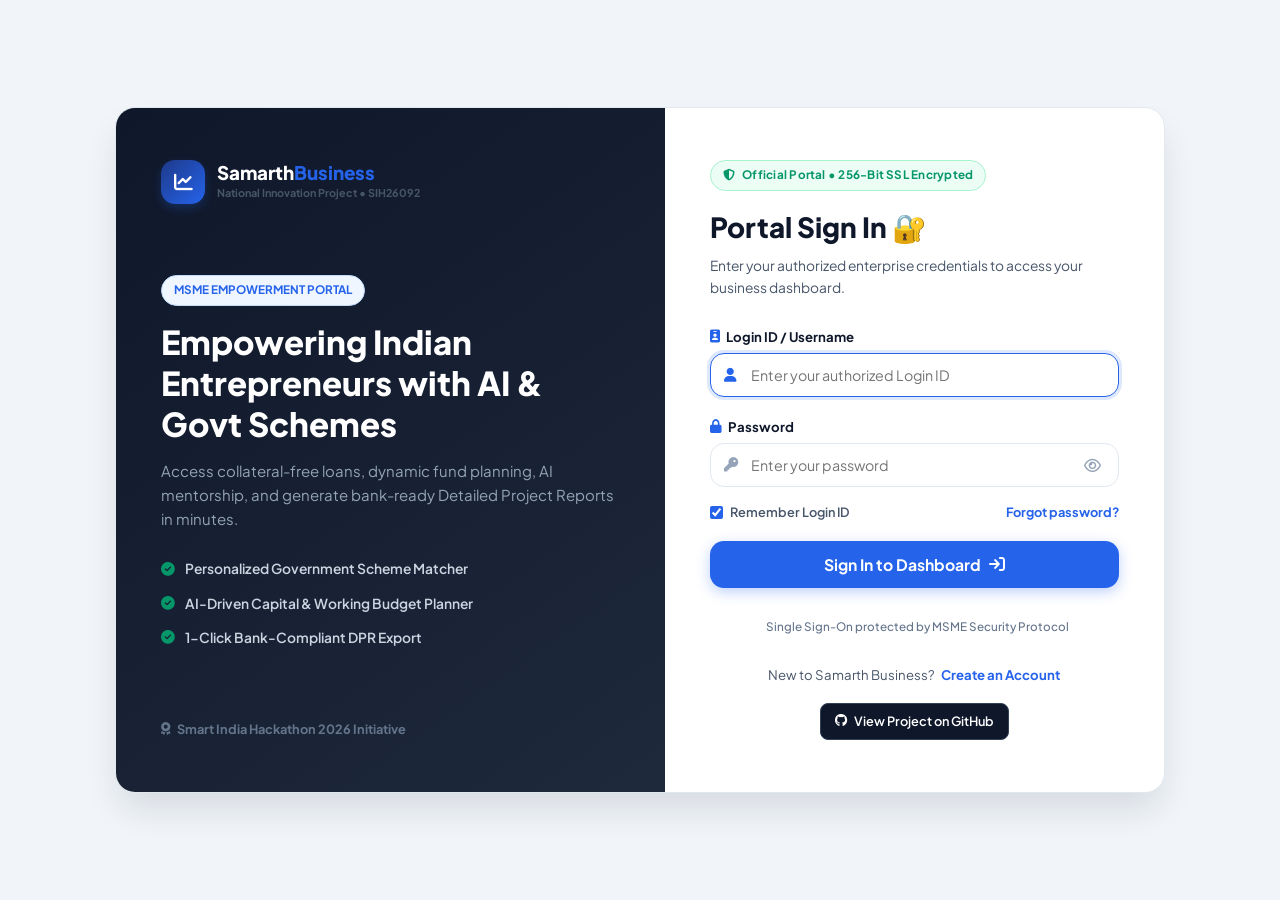
==== commit 5ccd8ed2: "feat(auth): enhance login page UI, remove public credentials display, require manual credential entr" ====
--- a/index.html
+++ b/index.html
@@ -9,7 +9,7 @@
         // Smart Session Router
         const session = localStorage.getItem("samarth_user_session");
         if (session) {
-            window.location.replace("dashboard.html");
+            window.location.replace("dashboard.html");  
         } else {
             window.location.replace("login.html");
         }
--- a/style.css
+++ b/style.css
@@ -281,7 +281,8 @@
     border-radius: var(--radius-sm);
 }
 
-.nav-links a:hover {
+.nav-links a:hover,
+.nav-links a.active {
     color: var(--primary);
     background: var(--primary-light);
 }
@@ -411,48 +412,41 @@
     margin-bottom: 1.8rem;
 }
 
-.demo-login-btn {
-    width: 100%;
-    background: #fffbeb;
-    border: 1.5px solid #fde68a;
-    color: #92400e;
-    font-size: 0.95rem;
-    padding: 12px;
-    border-radius: var(--radius-md);
-    margin-bottom: 1.5rem;
-}
-
-.demo-login-btn:hover {
-    background: #fef3c7;
-    border-color: #f59e0b;
-}
-
-.auth-divider {
-    display: flex;
-    align-items: center;
+.auth-security-pill {
+    display: inline-flex;
+    align-items: center;
+    gap: 7px;
+    background: #ecfdf5;
+    color: #059669;
+    border: 1px solid #a7f3d0;
+    padding: 5px 12px;
+    border-radius: 9999px;
+    font-size: 0.78rem;
+    font-weight: 700;
+    margin-bottom: 0.9rem;
+    letter-spacing: 0.02em;
+}
+
+.auth-security-notice {
+    margin-top: 0.75rem;
     text-align: center;
-    margin-bottom: 1.5rem;
-}
-
-.auth-divider::before,
-.auth-divider::after {
-    content: '';
-    flex: 1;
-    border-bottom: 1px solid var(--border);
-}
-
-.auth-divider span {
-    padding: 0 12px;
-    font-size: 0.72rem;
-    font-weight: 800;
-    color: var(--text-light);
-    letter-spacing: 0.05em;
+    font-size: 0.78rem;
+    color: #64748b;
+    display: flex;
+    align-items: center;
+    justify-content: center;
+    gap: 6px;
+    font-weight: 500;
+}
+
+.auth-security-notice i {
+    color: #059669;
 }
 
 .auth-form {
     display: flex;
     flex-direction: column;
-    gap: 1.2rem;
+    gap: 1.25rem;
 }
 
 .auth-options {
@@ -460,20 +454,34 @@
     justify-content: space-between;
     align-items: center;
     font-size: 0.85rem;
+    margin-top: -0.25rem;
 }
 
 .remember-label {
     display: flex;
     align-items: center;
-    gap: 6px;
+    gap: 7px;
     color: var(--text-muted);
     font-weight: 600;
     cursor: pointer;
+    font-size: 0.85rem;
+}
+
+.remember-label input[type="checkbox"] {
+    accent-color: var(--primary);
+    cursor: pointer;
 }
 
 .forgot-link {
     color: var(--primary);
     font-weight: 700;
+    transition: var(--transition);
+    text-decoration: none;
+}
+
+.forgot-link:hover {
+    color: var(--primary-dark);
+    text-decoration: underline;
 }
 
 .auth-switch {
@@ -487,6 +495,220 @@
     color: var(--primary);
     font-weight: 700;
     margin-left: 4px;
+    text-decoration: none;
+}
+
+.auth-switch a:hover {
+    text-decoration: underline;
+}
+
+/* Input Wrappers with Prefix/Suffix Icons */
+.input-with-icon,
+.password-input-wrapper {
+    position: relative;
+    display: flex;
+    align-items: center;
+    width: 100%;
+}
+
+.input-prefix-icon {
+    position: absolute;
+    left: 14px;
+    color: #94a3b8;
+    font-size: 0.95rem;
+    pointer-events: none;
+    transition: var(--transition);
+}
+
+.input-with-icon input,
+.password-input-wrapper input {
+    width: 100%;
+    padding-left: 40px !important;
+}
+
+.password-input-wrapper input {
+    padding-right: 44px !important;
+}
+
+.input-with-icon:focus-within .input-prefix-icon,
+.password-input-wrapper:focus-within .input-prefix-icon {
+    color: var(--primary);
+}
+
+.password-toggle-btn {
+    position: absolute;
+    right: 10px;
+    background: transparent;
+    border: none;
+    color: #94a3b8;
+    padding: 6px 8px;
+    border-radius: 6px;
+    cursor: pointer;
+    display: flex;
+    align-items: center;
+    justify-content: center;
+    font-size: 1rem;
+    transition: var(--transition);
+}
+
+.password-toggle-btn:hover {
+    color: var(--primary);
+    background: #f1f5f9;
+}
+
+/* Auth Alerts */
+.auth-alert {
+    padding: 12px 14px;
+    border-radius: var(--radius-md);
+    font-size: 0.86rem;
+    line-height: 1.45;
+    display: flex;
+    align-items: flex-start;
+    gap: 10px;
+    margin-bottom: 0.5rem;
+    animation: alertSlideDown 0.25s ease-out;
+}
+
+@keyframes alertSlideDown {
+    from { opacity: 0; transform: translateY(-8px); }
+    to { opacity: 1; transform: translateY(0); }
+}
+
+.auth-alert.error {
+    background: #fef2f2;
+    border: 1.5px solid #fecaca;
+    color: #991b1b;
+}
+
+.auth-alert.error i {
+    color: #ef4444;
+    font-size: 1.1rem;
+    margin-top: 1px;
+    flex-shrink: 0;
+}
+
+.auth-alert.success {
+    background: #f0fdf4;
+    border: 1.5px solid #bbf7d0;
+    color: #166534;
+}
+
+.auth-alert.success i {
+    color: #10b981;
+    font-size: 1.1rem;
+    margin-top: 1px;
+    flex-shrink: 0;
+}
+
+.auth-alert.info {
+    background: #eff6ff;
+    border: 1.5px solid #bfdbfe;
+    color: #1d4ed8;
+}
+
+.auth-alert code {
+    background: rgba(0, 0, 0, 0.06);
+    padding: 2px 6px;
+    border-radius: 4px;
+    font-weight: 700;
+}
+
+/* Input Error State */
+.form-group input.input-error {
+    border-color: #ef4444 !important;
+    background-color: #fffafb !important;
+    box-shadow: 0 0 0 3px rgba(239, 68, 68, 0.15) !important;
+}
+
+/* Shake Animation */
+.auth-form.shake {
+    animation: formShake 0.45s cubic-bezier(0.36, 0.07, 0.19, 0.97) both;
+}
+
+@keyframes formShake {
+    10%, 90% { transform: translate3d(-2px, 0, 0); }
+    20%, 80% { transform: translate3d(3px, 0, 0); }
+    30%, 50%, 70% { transform: translate3d(-5px, 0, 0); }
+    40%, 60% { transform: translate3d(5px, 0, 0); }
+}
+
+/* Auth Modal Overlay */
+.auth-modal-overlay {
+    position: fixed;
+    inset: 0;
+    background: rgba(15, 23, 42, 0.65);
+    backdrop-filter: blur(4px);
+    z-index: 10000;
+    display: none;
+    align-items: center;
+    justify-content: center;
+    padding: 20px;
+    animation: fadeIn 0.2s ease-out;
+}
+
+.auth-modal-card {
+    background: #ffffff;
+    border-radius: var(--radius-lg);
+    max-width: 480px;
+    width: 100%;
+    padding: 2rem;
+    box-shadow: var(--shadow-xl);
+    border: 1px solid var(--border);
+    position: relative;
+    animation: modalScaleUp 0.25s cubic-bezier(0.16, 1, 0.3, 1);
+}
+
+@keyframes modalScaleUp {
+    from { transform: scale(0.95); opacity: 0; }
+    to { transform: scale(1); opacity: 1; }
+}
+
+.auth-modal-header {
+    display: flex;
+    align-items: center;
+    justify-content: space-between;
+    margin-bottom: 1.2rem;
+}
+
+.auth-modal-header h3 {
+    font-size: 1.25rem;
+    font-weight: 800;
+    color: var(--dark);
+    display: flex;
+    align-items: center;
+    gap: 8px;
+}
+
+.auth-modal-close {
+    background: #f1f5f9;
+    border: none;
+    width: 32px;
+    height: 32px;
+    border-radius: 50%;
+    cursor: pointer;
+    display: flex;
+    align-items: center;
+    justify-content: center;
+    color: var(--text-light);
+    transition: var(--transition);
+}
+
+.auth-modal-close:hover {
+    background: #e2e8f0;
+    color: var(--dark);
+}
+
+.auth-modal-body p {
+    font-size: 0.92rem;
+    color: var(--text-muted);
+    line-height: 1.5;
+    margin-bottom: 1.2rem;
+}
+
+.auth-modal-actions {
+    display: flex;
+    justify-content: flex-end;
+    gap: 10px;
 }
 
 /* ==========================================================================
@@ -1396,38 +1618,285 @@
 .breakdown-list {
     display: flex;
     flex-direction: column;
-    gap: 1.1rem;
+    gap: 0.8rem;
+}
+
+/* ==========================================================================
+   CUSTOMIZABLE CAPITAL ALLOCATION & AI EXPENSE COPILOT
+   ========================================================================== */
+.alloc-ai-control-box {
+    background: #f8fafc;
+    border: 1.5px solid #e2e8f0;
+    border-radius: var(--radius-md);
+    padding: 12px 14px;
+    margin-bottom: 1.2rem;
+}
+
+.alloc-ai-bar {
+    display: flex;
+    align-items: center;
+    gap: 8px;
+    background: #ffffff;
+    border: 1.5px solid #bfdbfe;
+    border-radius: var(--radius-md);
+    padding: 6px 12px;
+    transition: var(--transition);
+}
+
+.alloc-ai-bar:focus-within {
+    border-color: var(--primary);
+    box-shadow: 0 0 0 3px rgba(37, 99, 235, 0.15);
+}
+
+.alloc-ai-sparkle {
+    color: var(--primary);
+    font-size: 1rem;
+    animation: sparklePulse 2s infinite ease-in-out;
+}
+
+@keyframes sparklePulse {
+    0%, 100% { transform: scale(1); opacity: 0.9; }
+    50% { transform: scale(1.15); opacity: 1; }
+}
+
+.alloc-ai-bar input {
+    flex: 1;
+    border: none;
+    outline: none;
+    font-size: 0.88rem;
+    color: var(--dark);
+    background: transparent;
+    font-family: inherit;
+}
+
+.alloc-quick-chips {
+    display: flex;
+    flex-wrap: wrap;
+    gap: 6px;
+    margin-top: 10px;
+}
+
+.alloc-chip {
+    font-size: 0.74rem;
+    font-weight: 700;
+    padding: 4px 10px;
+    background: #ffffff;
+    border: 1px solid #cbd5e1;
+    border-radius: var(--radius-full);
+    color: var(--text-muted);
+    cursor: pointer;
+    display: inline-flex;
+    align-items: center;
+    gap: 5px;
+    transition: var(--transition);
+}
+
+.alloc-chip:hover {
+    background: #eff6ff;
+    border-color: var(--primary);
+    color: var(--primary);
+    transform: translateY(-1px);
+}
+
+.alloc-status-bar {
+    display: flex;
+    justify-content: space-between;
+    align-items: center;
+    padding: 8px 12px;
+    background: #f1f5f9;
+    border-radius: var(--radius-md);
+    margin-bottom: 1rem;
+    font-size: 0.85rem;
+}
+
+.alloc-status-info {
+    display: flex;
+    align-items: center;
+    gap: 8px;
+}
+
+.alloc-status-label {
+    font-weight: 700;
+    color: var(--text-muted);
+}
+
+.alloc-status-pct {
+    font-weight: 800;
+    font-size: 0.78rem;
+}
+
+.alloc-status-amount {
+    font-weight: 800;
+    color: var(--dark);
+}
+
+.alloc-status-actions {
+    display: flex;
+    align-items: center;
+    gap: 6px;
+}
+
+.btn-xs {
+    padding: 4px 10px;
+    font-size: 0.75rem;
+    border-radius: var(--radius-sm);
+    font-weight: 700;
+    cursor: pointer;
+    display: inline-flex;
+    align-items: center;
+    gap: 4px;
+    transition: var(--transition);
 }
 
 .alloc-item {
+    background: #ffffff;
+    border: 1.5px solid #e2e8f0;
+    border-radius: var(--radius-md);
+    padding: 12px 14px;
+    margin-bottom: 10px;
+    transition: var(--transition);
     display: flex;
     flex-direction: column;
-    gap: 6px;
+    gap: 8px;
+}
+
+.alloc-item:hover {
+    border-color: #cbd5e1;
+    box-shadow: var(--shadow-sm);
 }
 
 .alloc-info {
     display: flex;
     justify-content: space-between;
     align-items: center;
+    gap: 10px;
+}
+
+.alloc-left {
+    display: flex;
+    align-items: center;
+    gap: 10px;
+    flex: 1;
+    min-width: 0;
+}
+
+.alloc-icon {
+    width: 38px;
+    height: 38px;
+    border-radius: 10px;
+    display: flex;
+    align-items: center;
+    justify-content: center;
+    font-size: 1.05rem;
+    flex-shrink: 0;
+}
+
+.alloc-text {
+    display: flex;
+    flex-direction: column;
+    gap: 2px;
+    min-width: 0;
+}
+
+.alloc-title {
+    font-weight: 700;
     font-size: 0.9rem;
-}
-
-.alloc-title {
-    font-weight: 700;
-    color: var(--dark);
+    color: var(--dark);
+    white-space: nowrap;
+    overflow: hidden;
+    text-overflow: ellipsis;
+}
+
+.alloc-purpose {
+    font-size: 0.75rem;
+    color: var(--text-light);
+    white-space: nowrap;
+    overflow: hidden;
+    text-overflow: ellipsis;
+}
+
+.alloc-right {
+    display: flex;
+    align-items: center;
+    gap: 10px;
+    flex-shrink: 0;
+}
+
+.alloc-amount-wrap {
+    text-align: right;
+    display: flex;
+    flex-direction: column;
+    align-items: flex-end;
+}
+
+.alloc-amount {
+    font-weight: 800;
+    font-size: 0.95rem;
+    color: var(--dark);
+}
+
+.alloc-pct-badge {
+    font-size: 0.72rem;
+    font-weight: 800;
+    padding: 1px 6px;
+    border-radius: var(--radius-full);
+    background: #eff6ff;
+    color: var(--primary);
+    margin-top: 2px;
+}
+
+.alloc-actions {
+    display: flex;
+    align-items: center;
+    gap: 4px;
+}
+
+.btn-alloc-step,
+.btn-alloc-action {
+    background: #f8fafc;
+    border: 1px solid #e2e8f0;
+    border-radius: 6px;
+    width: 26px;
+    height: 26px;
+    display: inline-flex;
+    align-items: center;
+    justify-content: center;
+    font-size: 0.72rem;
+    color: var(--text-muted);
+    cursor: pointer;
+    transition: var(--transition);
+}
+
+.btn-alloc-step:hover,
+.btn-alloc-action:hover {
+    background: #eff6ff;
+    border-color: var(--primary);
+    color: var(--primary);
+}
+
+.btn-alloc-action.delete:hover {
+    background: #fef2f2;
+    border-color: #fca5a5;
+    color: #ef4444;
+}
+
+.alloc-slider-row {
     display: flex;
     align-items: center;
     gap: 8px;
 }
 
-.alloc-amount {
-    font-weight: 800;
-    color: var(--dark);
+.alloc-range-slider {
+    width: 100%;
+    height: 6px;
+    border-radius: 3px;
+    background: #e2e8f0;
+    cursor: pointer;
 }
 
 .alloc-bar-track {
     width: 100%;
-    height: 9px;
+    height: 6px;
     background: #f1f5f9;
     border-radius: var(--radius-full);
     overflow: hidden;
@@ -1437,6 +1906,144 @@
     height: 100%;
     border-radius: var(--radius-full);
     transition: width 0.35s ease;
+}
+
+/* Chat Action Button */
+.chat-action-btn {
+    display: inline-flex;
+    align-items: center;
+    gap: 8px;
+    background: linear-gradient(135deg, #2563eb 0%, #1d4ed8 100%);
+    color: #ffffff;
+    padding: 8px 14px;
+    border-radius: var(--radius-md);
+    font-size: 0.85rem;
+    font-weight: 700;
+    border: none;
+    cursor: pointer;
+    margin-top: 10px;
+    transition: var(--transition);
+    box-shadow: 0 2px 8px rgba(37, 99, 235, 0.25);
+}
+
+.chat-action-btn:hover {
+    background: linear-gradient(135deg, #1d4ed8 0%, #1e40af 100%);
+    transform: translateY(-1px);
+    box-shadow: 0 4px 12px rgba(37, 99, 235, 0.35);
+}
+
+.chat-expense-card {
+    background: #ffffff;
+    border: 1.5px solid #bfdbfe;
+    border-radius: var(--radius-md);
+    padding: 10px 14px;
+    margin-top: 8px;
+    display: flex;
+    flex-direction: column;
+    gap: 6px;
+}
+
+.chat-expense-row {
+    display: flex;
+    justify-content: space-between;
+    align-items: center;
+    font-size: 0.82rem;
+}
+
+.chat-expense-row strong {
+    color: var(--dark);
+}
+
+/* Custom Modals for Adding / Editing Expense */
+.custom-modal-overlay {
+    position: fixed;
+    inset: 0;
+    background: rgba(15, 23, 42, 0.65);
+    backdrop-filter: blur(4px);
+    z-index: 10000;
+    display: none;
+    align-items: center;
+    justify-content: center;
+    padding: 20px;
+    animation: fadeIn 0.2s ease-out;
+}
+
+.custom-modal-card {
+    background: #ffffff;
+    border-radius: var(--radius-lg);
+    max-width: 500px;
+    width: 100%;
+    padding: 2rem;
+    box-shadow: var(--shadow-xl);
+    border: 1px solid var(--border);
+    position: relative;
+    animation: modalScaleUp 0.25s cubic-bezier(0.16, 1, 0.3, 1);
+}
+
+.custom-modal-header {
+    display: flex;
+    align-items: center;
+    justify-content: space-between;
+    margin-bottom: 1.4rem;
+}
+
+.custom-modal-header h3 {
+    font-size: 1.25rem;
+    font-weight: 800;
+    color: var(--dark);
+    display: flex;
+    align-items: center;
+    gap: 8px;
+}
+
+.custom-modal-close {
+    background: #f1f5f9;
+    border: none;
+    width: 32px;
+    height: 32px;
+    border-radius: 50%;
+    cursor: pointer;
+    display: flex;
+    align-items: center;
+    justify-content: center;
+    color: var(--text-light);
+    transition: var(--transition);
+}
+
+.custom-modal-close:hover {
+    background: #e2e8f0;
+    color: var(--dark);
+}
+
+.custom-modal-form {
+    display: flex;
+    flex-direction: column;
+    gap: 1.1rem;
+}
+
+.modal-form-row {
+    display: grid;
+    grid-template-columns: 1fr 1fr;
+    gap: 12px;
+}
+
+.custom-modal-actions {
+    display: flex;
+    justify-content: flex-end;
+    gap: 10px;
+    margin-top: 0.5rem;
+}
+
+/* Highlight flash for scrolled element */
+@keyframes highlightPulse {
+    0% { box-shadow: 0 0 0 0 rgba(37, 99, 235, 0.4); }
+    50% { box-shadow: 0 0 0 10px rgba(37, 99, 235, 0); }
+    100% { box-shadow: 0 0 0 0 rgba(37, 99, 235, 0); }
+}
+
+.highlight-target {
+    animation: highlightPulse 1.5s ease-out 2;
+    border-color: var(--primary) !important;
 }
 
 /* AI Assistant */
@@ -1488,8 +2095,49 @@
     color: var(--text-light);
 }
 
+.ai-header-right {
+    margin-left: auto;
+    display: flex;
+    align-items: center;
+    gap: 12px;
+}
+
+.ai-lang-pill-group {
+    display: flex;
+    align-items: center;
+    background: rgba(255, 255, 255, 0.12);
+    border: 1px solid rgba(255, 255, 255, 0.2);
+    border-radius: var(--radius-full);
+    padding: 3px;
+    gap: 2px;
+}
+
+.ai-lang-btn {
+    background: transparent;
+    border: none;
+    color: #cbd5e1;
+    font-size: 0.74rem;
+    font-weight: 700;
+    padding: 4px 10px;
+    border-radius: var(--radius-full);
+    cursor: pointer;
+    transition: var(--transition);
+    display: inline-flex;
+    align-items: center;
+    gap: 5px;
+}
+
+.ai-lang-btn:hover {
+    color: #ffffff;
+}
+
+.ai-lang-btn.active {
+    background: var(--primary);
+    color: #ffffff;
+    box-shadow: 0 2px 6px rgba(0, 0, 0, 0.25);
+}
+
 .ai-status {
-    margin-left: auto;
     font-size: 0.75rem;
     font-weight: 700;
     color: var(--emerald);
@@ -1506,6 +2154,62 @@
     height: 7px;
     border-radius: 50%;
     background: var(--emerald);
+}
+
+/* Page Containers and Banner */
+.page-container {
+    padding: 2.5rem 6% 5rem;
+    max-width: 1280px;
+    margin: 0 auto;
+}
+
+.page-banner {
+    background: #ffffff;
+    border: 1px solid var(--border);
+    border-radius: var(--radius-lg);
+    padding: 2.2rem 2.6rem;
+    box-shadow: var(--shadow-sm);
+    margin-bottom: 2.2rem;
+    display: flex;
+    justify-content: space-between;
+    align-items: center;
+    gap: 20px;
+}
+
+.page-banner-content h1 {
+    font-size: 2rem;
+    font-weight: 800;
+    color: var(--dark);
+    margin-bottom: 6px;
+    display: flex;
+    align-items: center;
+    gap: 12px;
+}
+
+.page-banner-content p {
+    font-size: 0.96rem;
+    color: var(--text-muted);
+    max-width: 750px;
+}
+
+.page-breadcrumbs {
+    display: flex;
+    align-items: center;
+    gap: 8px;
+    font-size: 0.8rem;
+    font-weight: 700;
+    color: var(--text-light);
+    margin-bottom: 10px;
+}
+
+.page-breadcrumbs a {
+    color: var(--primary);
+}
+
+.page-banner-actions {
+    display: flex;
+    gap: 10px;
+    flex-shrink: 0;
 }
 
 .chat-viewport {
@@ -1813,6 +2517,18 @@
     font-weight: 700;
     border-left: 4px solid var(--emerald);
     animation: slideIn 0.3s ease forwards;
+}
+
+.toast.toast-error {
+    border-left-color: var(--rose);
+}
+
+.toast.toast-info {
+    border-left-color: var(--primary);
+}
+
+.toast.toast-warning {
+    border-left-color: var(--amber);
 }
 
 @keyframes slideIn {
@@ -2147,4 +2863,28 @@
     .hero h1 {
         font-size: 2.3rem;
     }
+}
+
+/* GitHub Link Button */
+.btn-github {
+    background: #0f172a;
+    color: #ffffff !important;
+    border: 1px solid #334155;
+    display: inline-flex;
+    align-items: center;
+    gap: 7px;
+    font-size: 0.85rem;
+    font-weight: 600;
+    padding: 7px 14px;
+    border-radius: var(--radius-sm);
+    transition: all 0.2s ease;
+    text-decoration: none;
+}
+
+.btn-github:hover {
+    background: #1e293b;
+    border-color: #64748b;
+    color: #38bdf8 !important;
+    transform: translateY(-1px);
+    box-shadow: 0 4px 12px rgba(15, 23, 42, 0.15);
 }
